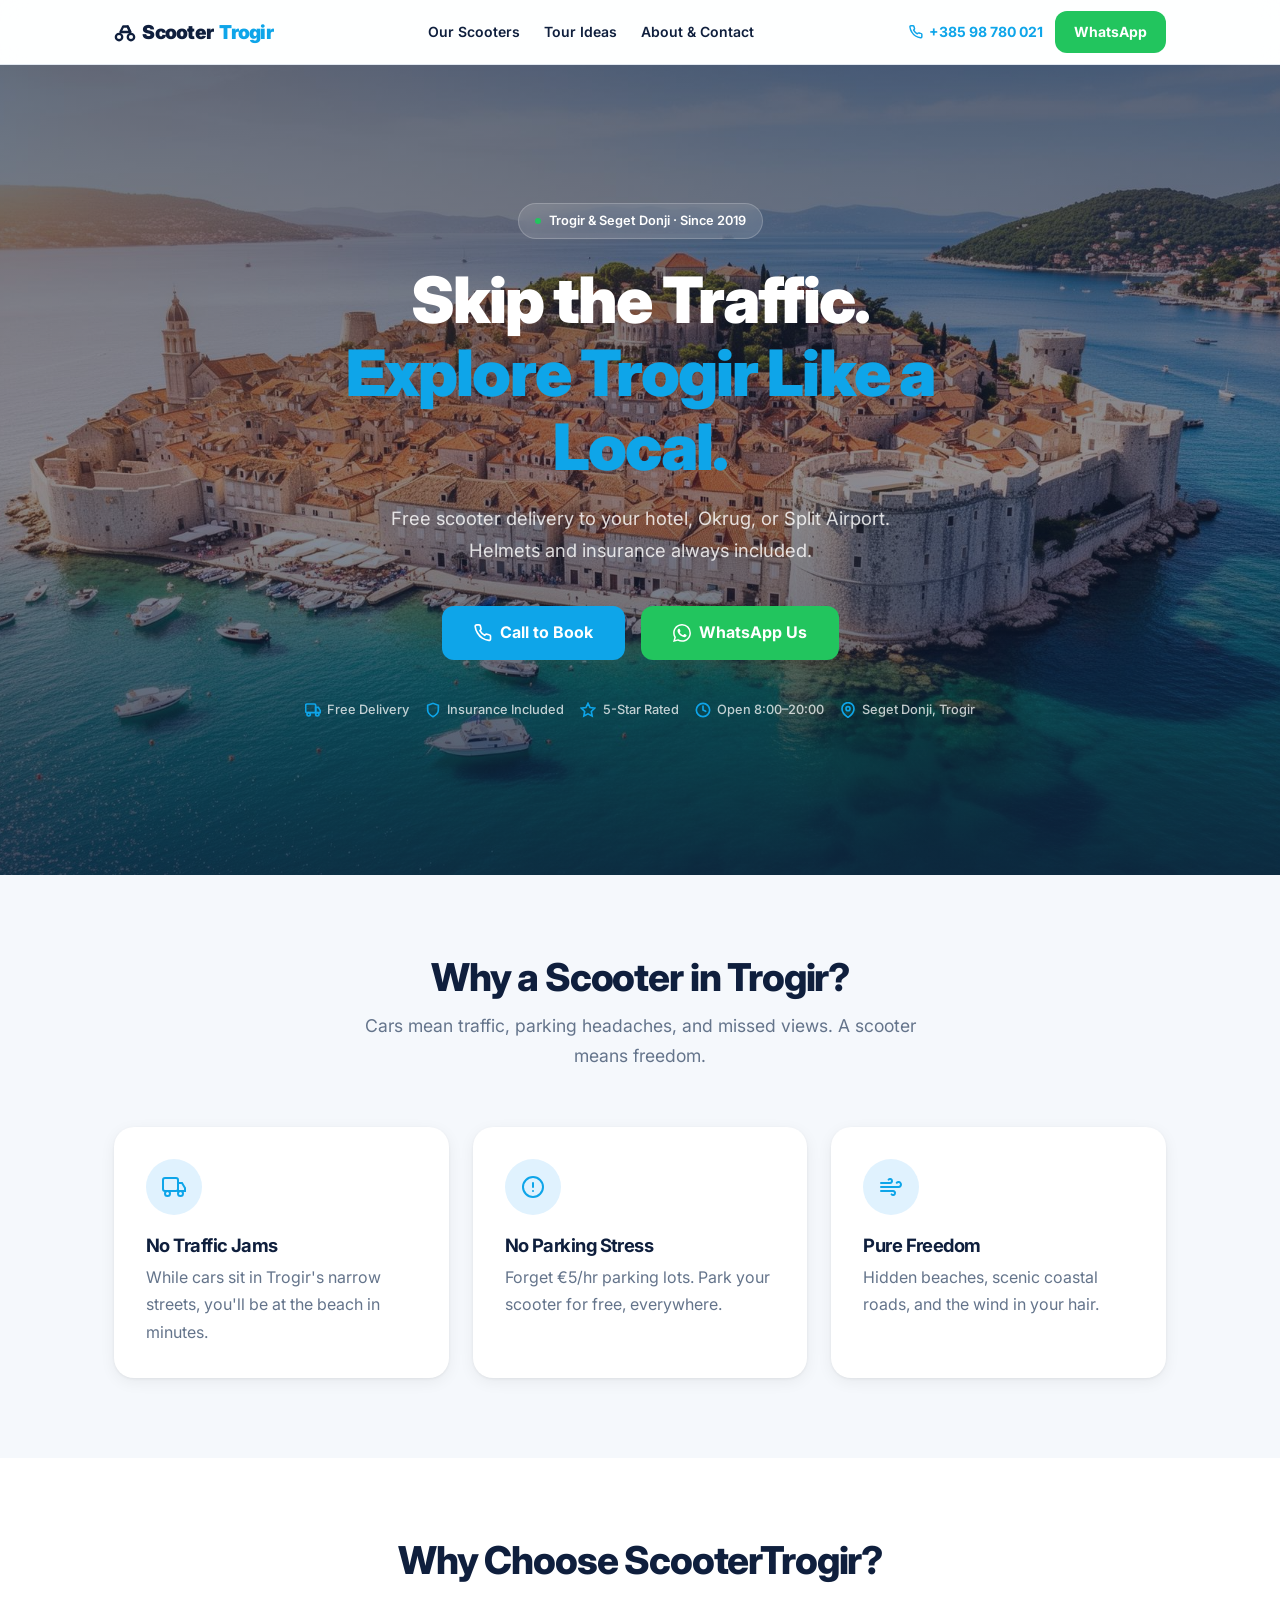
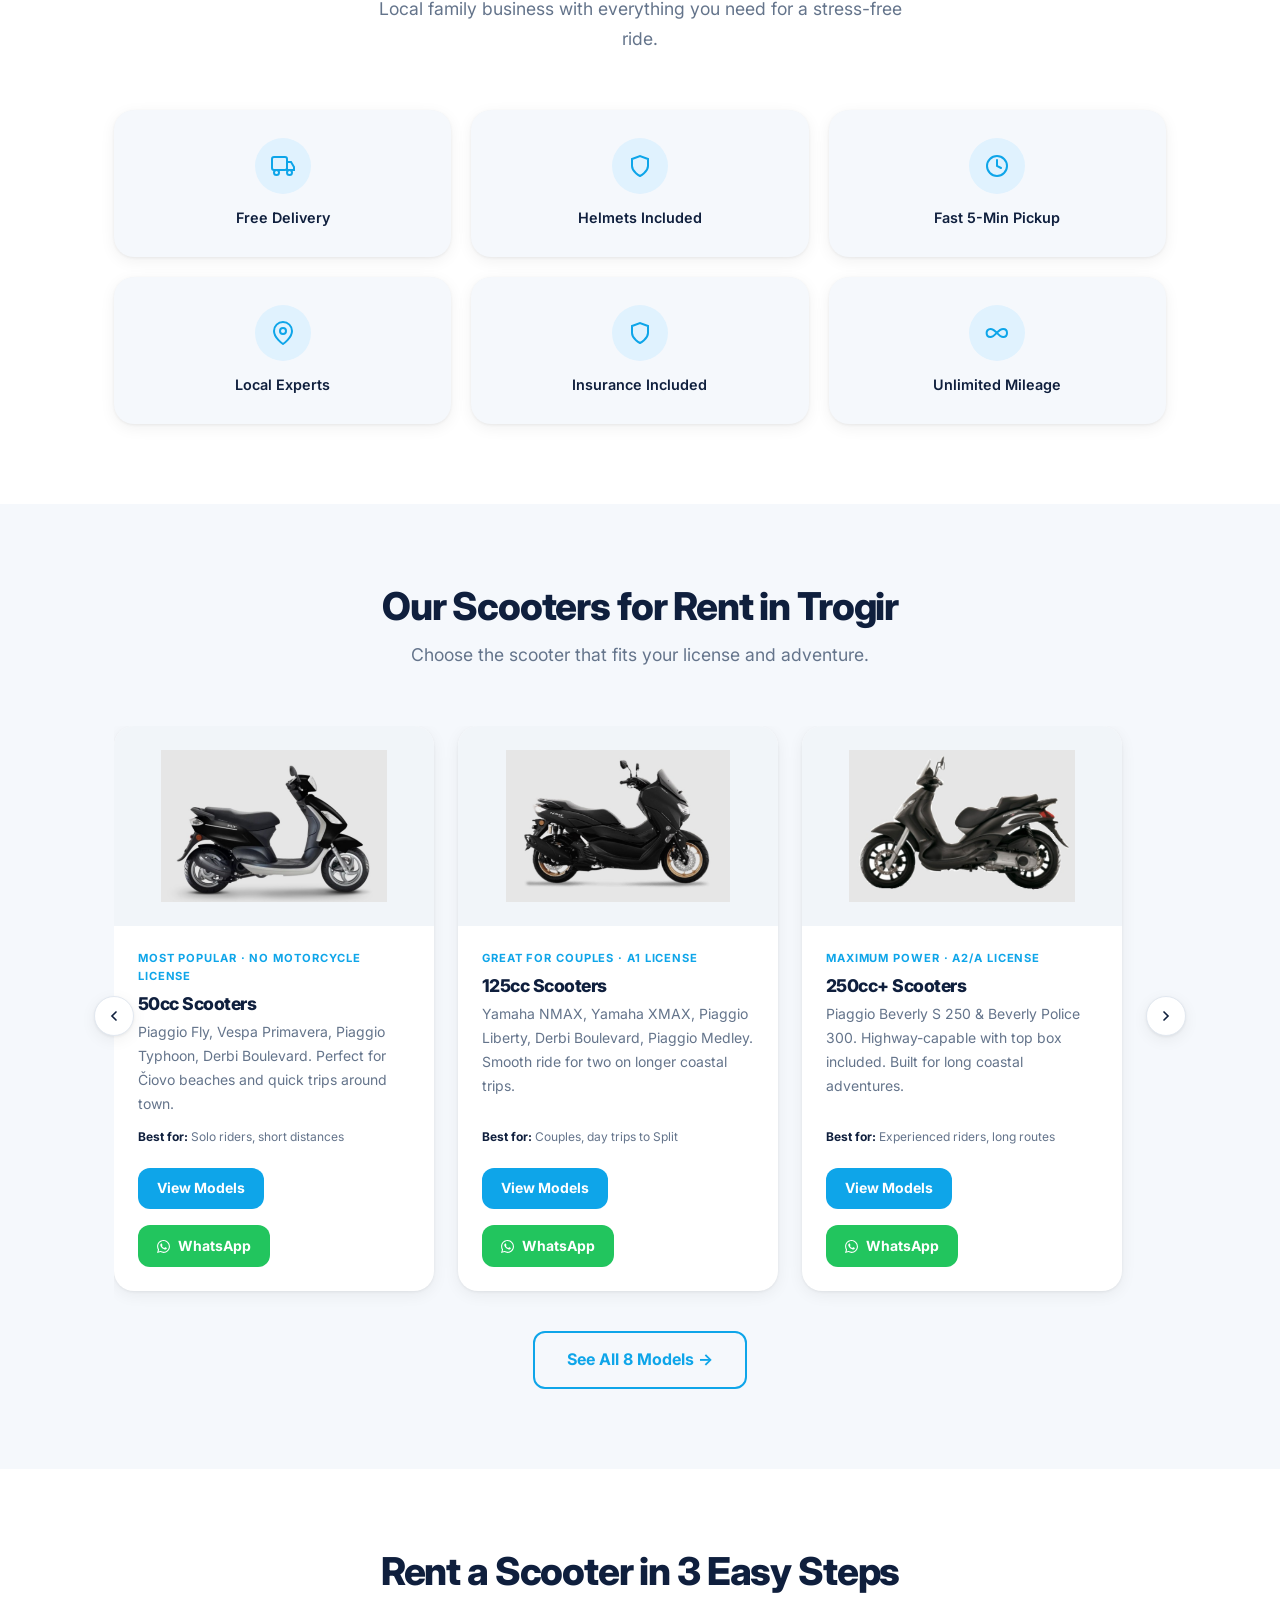
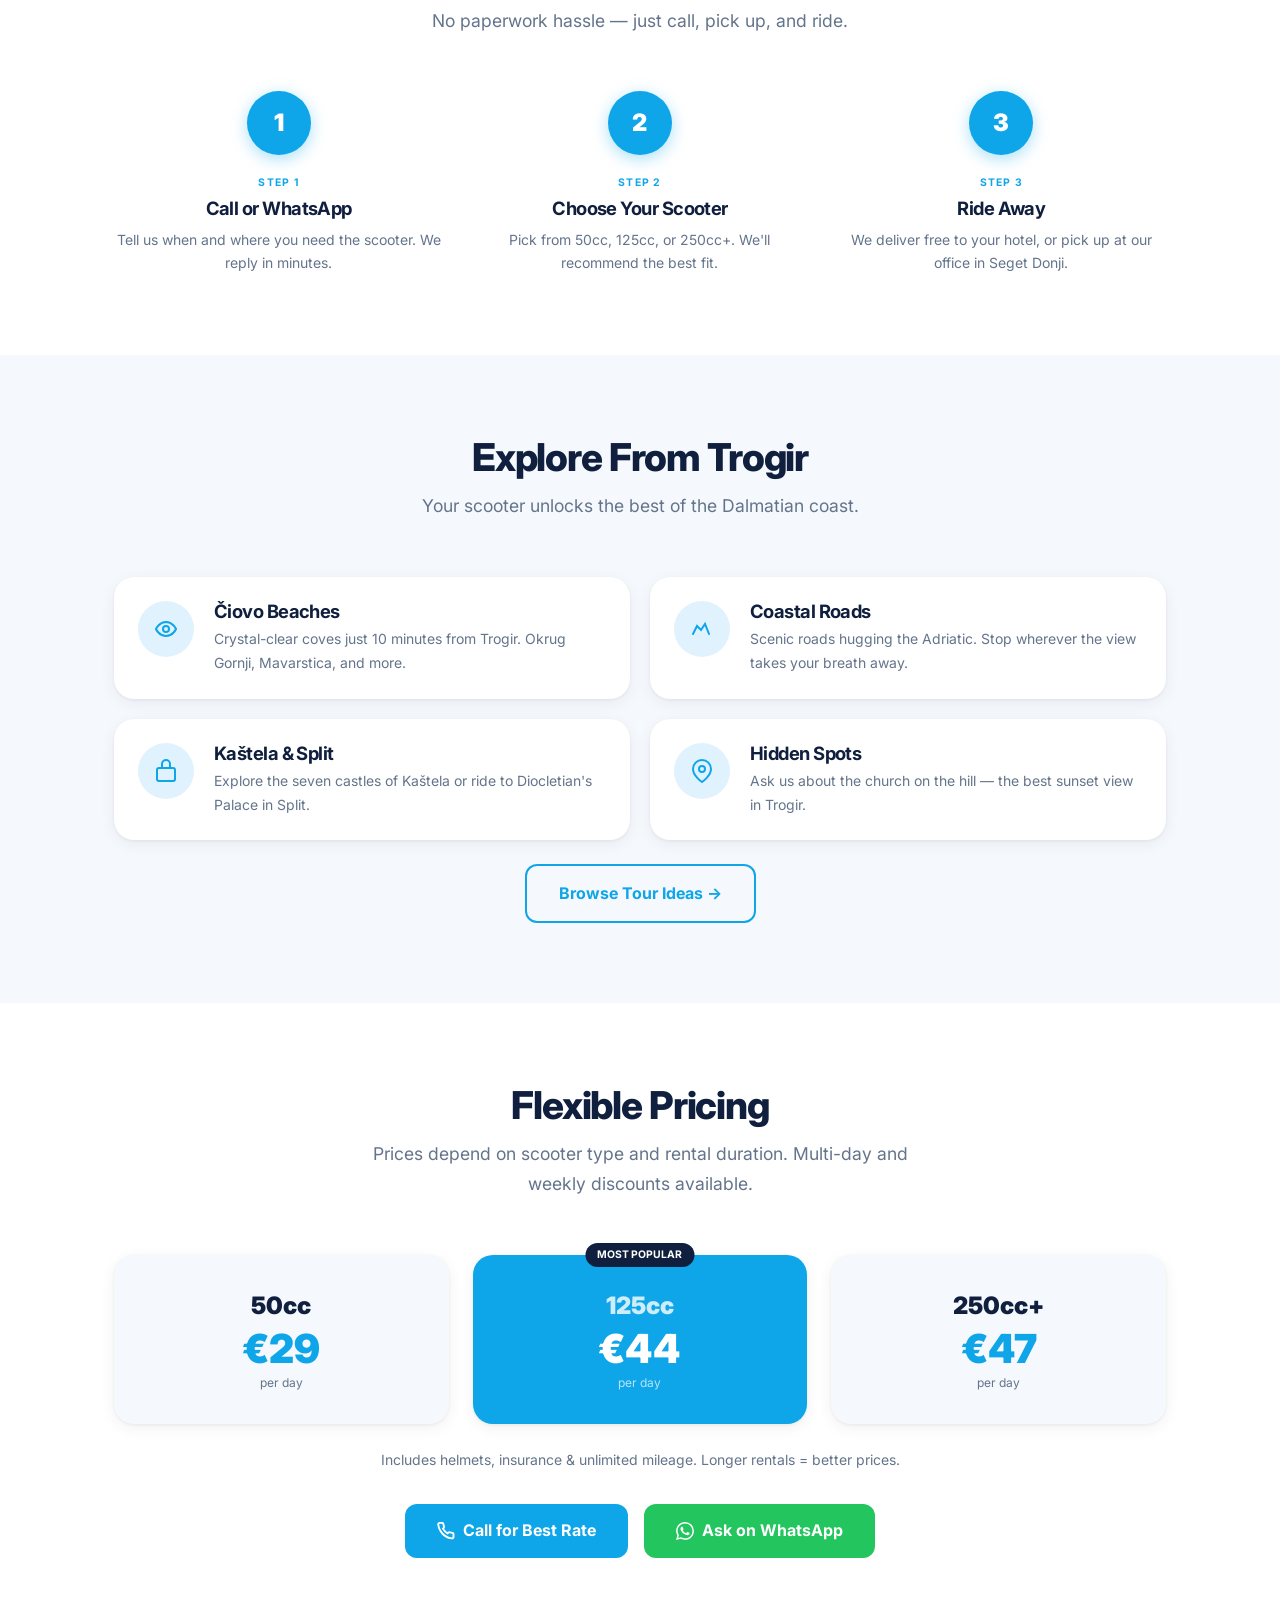
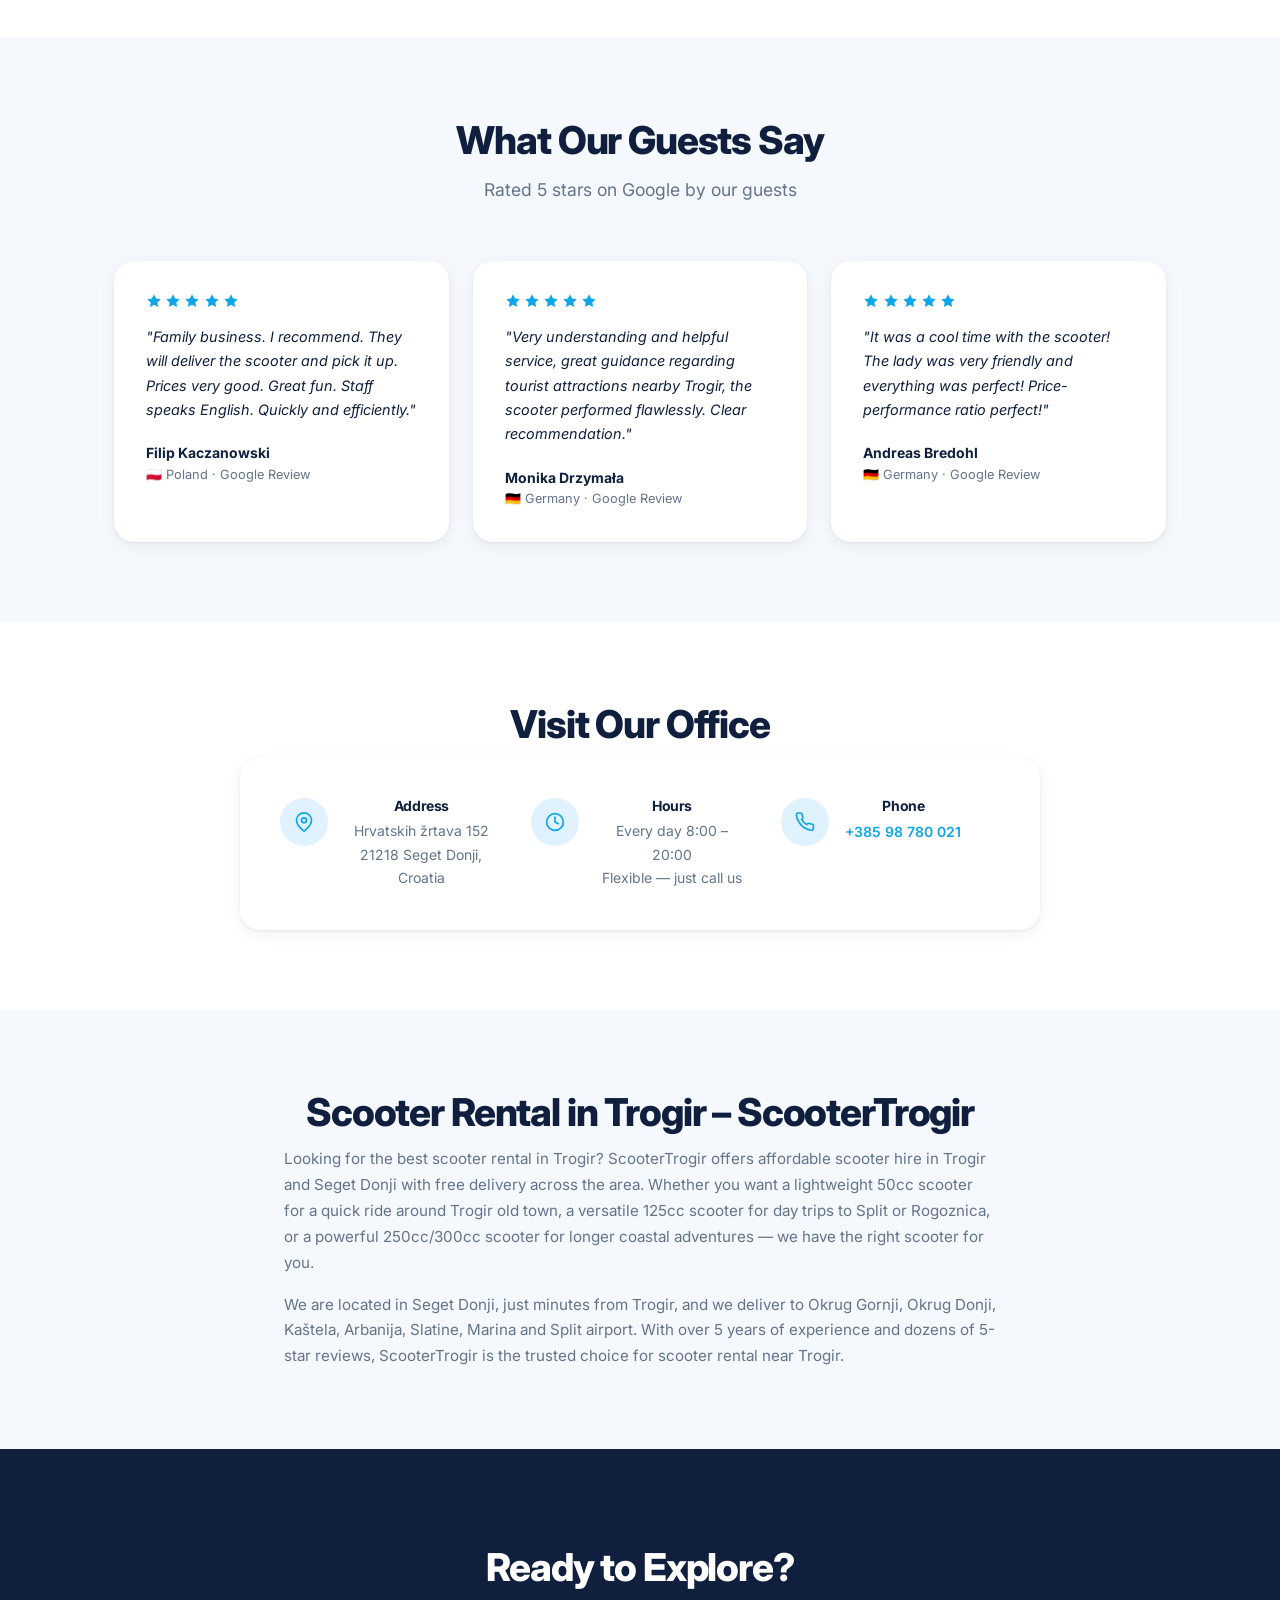
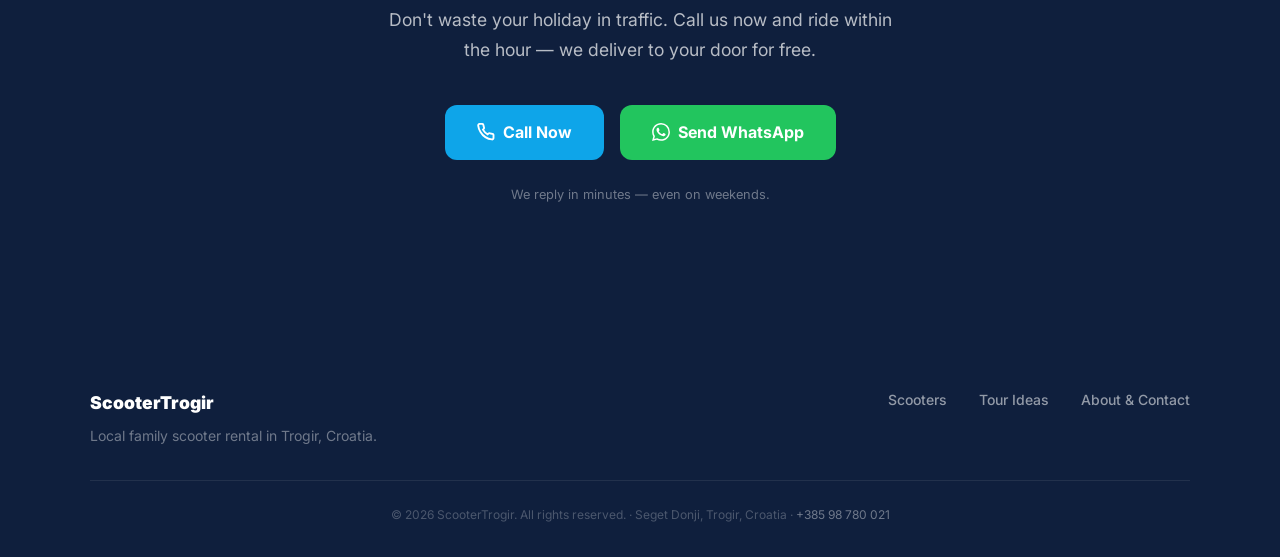
==== index.html @ 795f342c "first commit" ====
<!DOCTYPE html>
<html lang="en">
<head>
  <meta charset="UTF-8" />
  <meta name="viewport" content="width=device-width, initial-scale=1.0" />
  <title>Scooter Rental Trogir – ScooterTrogir | From €29/day | Free Delivery</title>
  <meta name="description" content="Rent a scooter in Trogir from €29/day. Free delivery to Trogir, Okrug, Kaštela & Split Airport. Helmets & insurance included. Call +385 98 780 021." />
  <meta name="keywords" content="scooter rental Trogir, rent scooter Trogir, scooter hire Trogir, moped rental Trogir, scooter Seget Donji, 50cc scooter Trogir, 125cc scooter Trogir" />
  <link rel="canonical" href="https://scooter-trogir.com/" />

  <!-- Open Graph -->
  <meta property="og:type" content="website" />
  <meta property="og:url" content="https://scooter-trogir.com/" />
  <meta property="og:title" content="Scooter Rental Trogir – ScooterTrogir | From €29/day" />
  <meta property="og:description" content="Free delivery to Trogir, Okrug, Kaštela & Split Airport. Helmets & insurance included." />
  <meta property="og:image" content="assets/hero-coastal.jpg" />

  <!-- Schema.org LocalBusiness -->
  <script type="application/ld+json">
  {
    "@context": "https://schema.org",
    "@type": "LocalBusiness",
    "name": "ScooterTrogir",
    "description": "Scooter rental in Trogir and Seget Donji. Free delivery, helmets and insurance included.",
    "url": "https://scooter-trogir.com",
    "telephone": "+38598780021",
    "address": {
      "@type": "PostalAddress",
      "streetAddress": "Seget Donji",
      "addressLocality": "Trogir",
      "addressCountry": "HR"
    },
    "geo": { "@type": "GeoCoordinates", "latitude": 43.5147, "longitude": 16.2064 },
    "openingHours": "Mo-Su 08:00-20:00",
    "priceRange": "€€",
    "aggregateRating": { "@type": "AggregateRating", "ratingValue": "5", "reviewCount": "47" }
  }
  </script>

  <link rel="preconnect" href="https://fonts.googleapis.com" />
  <link rel="preconnect" href="https://fonts.gstatic.com" crossorigin />
  <link href="https://fonts.googleapis.com/css2?family=Inter:wght@400;500;600;700;800;900&display=swap" rel="stylesheet" />
  <link rel="stylesheet" href="css/style.css" />
  <link rel="icon" href="assets/logo.bmp" />
</head>
<body>

<!-- ===== NAVBAR ===== -->
<header>
  <nav class="navbar" role="navigation" aria-label="Main navigation">
    <div class="navbar__inner">
      <a href="index.html" class="navbar__logo" aria-label="ScooterTrogir home">
        <svg width="22" height="22" viewBox="0 0 24 24" fill="none" stroke="currentColor" stroke-width="2.5" stroke-linecap="round" stroke-linejoin="round" aria-hidden="true"><circle cx="5.5" cy="17.5" r="3.5"/><circle cx="18.5" cy="17.5" r="3.5"/><path d="M15 6h-5l-3 6h11l-3-6z"/><path d="M15 6l2 5"/></svg>
        Scooter<span>Trogir</span>
      </a>
      <div class="navbar__links">
        <a href="scooters.html">Our Scooters</a>
        <a href="tours.html">Tour Ideas</a>
        <a href="about.html">About & Contact</a>
      </div>
      <div class="navbar__cta">
        <a href="tel:+38598780021" class="navbar__phone" aria-label="Call us">
          <svg width="14" height="14" viewBox="0 0 24 24" fill="none" stroke="currentColor" stroke-width="2.5" stroke-linecap="round" stroke-linejoin="round" aria-hidden="true"><path d="M22 16.92v3a2 2 0 0 1-2.18 2 19.79 19.79 0 0 1-8.63-3.07A19.5 19.5 0 0 1 4.69 12 19.79 19.79 0 0 1 1.61 3.4 2 2 0 0 1 3.6 1.22h3a2 2 0 0 1 2 1.72c.127.96.361 1.903.7 2.81a2 2 0 0 1-.45 2.11L7.91 8.8a16 16 0 0 0 6.29 6.29l.95-.95a2 2 0 0 1 2.11-.45c.907.339 1.85.573 2.81.7A2 2 0 0 1 22 16.92z"/></svg>
          +385 98 780 021
        </a>
        <a href="https://wa.me/38598780021?text=Hi!%20I'd%20like%20to%20rent%20a%20scooter%20in%20Trogir." target="_blank" rel="noopener noreferrer" class="btn btn-whatsapp btn-sm">WhatsApp</a>
      </div>
      <button class="navbar__hamburger" id="hamburger" aria-label="Toggle menu" aria-expanded="false" aria-controls="mobile-nav">
        <svg viewBox="0 0 24 24" fill="none" stroke="currentColor" stroke-width="2.5" stroke-linecap="round" aria-hidden="true"><line x1="3" y1="6" x2="21" y2="6"/><line x1="3" y1="12" x2="21" y2="12"/><line x1="3" y1="18" x2="21" y2="18"/></svg>
      </button>
    </div>
    <div class="navbar__mobile" id="mobile-nav" role="menu">
      <a href="scooters.html" role="menuitem">🛵 Our Scooters</a>
      <a href="tours.html" role="menuitem">🗺️ Tour Ideas</a>
      <a href="about.html" role="menuitem">ℹ️ About & Contact</a>
      <a href="tel:+38598780021" class="btn btn-primary" role="menuitem"><svg width="15" height="15" viewBox="0 0 24 24" fill="none" stroke="currentColor" stroke-width="2.2" stroke-linecap="round" stroke-linejoin="round"><path d="M22 16.92v3a2 2 0 0 1-2.18 2 19.79 19.79 0 0 1-8.63-3.07A19.5 19.5 0 0 1 4.69 12 19.79 19.79 0 0 1 1.61 3.4 2 2 0 0 1 3.6 1.22h3a2 2 0 0 1 2 1.72 12.84 12.84 0 0 0 .7 2.81 2 2 0 0 1-.45 2.11L7.91 8.8a16 16 0 0 0 6.29 6.29l.95-.95a2 2 0 0 1 2.11-.45 12.84 12.84 0 0 0 2.81.7A2 2 0 0 1 22 16.92z"/></svg> Call +385 98 780 021</a>
      <a href="https://wa.me/38598780021?text=Hi!%20I'd%20like%20to%20rent%20a%20scooter%20in%20Trogir." target="_blank" rel="noopener noreferrer" class="btn btn-whatsapp" role="menuitem"><svg width="15" height="15" viewBox="0 0 24 24" fill="currentColor"><path d="M17.472 14.382c-.297-.149-1.758-.867-2.03-.967-.273-.099-.471-.148-.67.15-.197.297-.767.966-.94 1.164-.173.199-.347.223-.644.075-.297-.15-1.255-.463-2.39-1.475-.883-.788-1.48-1.761-1.653-2.059-.173-.297-.018-.458.13-.606.134-.133.298-.347.446-.52.149-.174.198-.298.298-.497.099-.198.05-.371-.025-.52-.075-.149-.669-1.612-.916-2.207-.242-.579-.487-.5-.669-.51-.173-.008-.371-.01-.57-.01-.198 0-.52.074-.792.372-.272.297-1.04 1.016-1.04 2.479 0 1.462 1.065 2.875 1.213 3.074.149.198 2.096 3.2 5.077 4.487.709.306 1.262.489 1.694.625.712.227 1.36.195 1.871.118.571-.085 1.758-.719 2.006-1.413.248-.694.248-1.289.173-1.413-.074-.124-.272-.198-.57-.347m-5.421 7.403h-.004a9.87 9.87 0 0 1-5.031-1.378l-.361-.214-3.741.982.998-3.648-.235-.374a9.86 9.86 0 0 1-1.51-5.26c.001-5.45 4.436-9.884 9.888-9.884 2.64 0 5.122 1.03 6.988 2.898a9.825 9.825 0 0 1 2.893 6.994c-.003 5.45-4.437 9.884-9.885 9.884m8.413-18.297A11.815 11.815 0 0 0 12.05 0C5.495 0 .16 5.335.157 11.892c0 2.096.547 4.142 1.588 5.945L.057 24l6.305-1.654a11.882 11.882 0 0 0 5.683 1.448h.005c6.554 0 11.89-5.335 11.893-11.893a11.821 11.821 0 0 0-3.48-8.413Z"/></svg> WhatsApp Us</a>
    </div>
  </nav>
</header>

<!-- ===== HERO ===== -->
<main>
<section class="hero" aria-label="Hero">
  <div class="hero__bg">
    <img src="assets/hero-coastal.jpg" alt="Scenic coastal road near Trogir with a scooter overlooking the Adriatic sea" width="1920" height="1080" fetchpriority="high" />
  </div>
  <div class="hero__overlay" aria-hidden="true"></div>
  <div class="hero__content">
    <div class="hero__eyebrow">
      <span aria-hidden="true"></span>
      Trogir &amp; Seget Donji · Since 2019
    </div>
    <h1>Skip the Traffic.<br><em>Explore Trogir Like a Local.</em></h1>
    <p class="hero__sub">Free scooter delivery to your hotel, Okrug, or Split Airport. Helmets and insurance always included.</p>
    <div class="btn-group">
      <a href="tel:+38598780021" class="btn btn-primary"><svg width="18" height="18" viewBox="0 0 24 24" fill="none" stroke="currentColor" stroke-width="2.2" stroke-linecap="round" stroke-linejoin="round"><path d="M22 16.92v3a2 2 0 0 1-2.18 2 19.79 19.79 0 0 1-8.63-3.07A19.5 19.5 0 0 1 4.69 12 19.79 19.79 0 0 1 1.61 3.4 2 2 0 0 1 3.6 1.22h3a2 2 0 0 1 2 1.72 12.84 12.84 0 0 0 .7 2.81 2 2 0 0 1-.45 2.11L7.91 8.8a16 16 0 0 0 6.29 6.29l.95-.95a2 2 0 0 1 2.11-.45 12.84 12.84 0 0 0 2.81.7A2 2 0 0 1 22 16.92z"/></svg>
        Call to Book
      </a>
      <a href="https://wa.me/38598780021?text=Hi!%20I'd%20like%20to%20rent%20a%20scooter%20in%20Trogir." target="_blank" rel="noopener noreferrer" class="btn btn-whatsapp">
        <svg width="18" height="18" viewBox="0 0 24 24" fill="currentColor" aria-hidden="true"><path d="M17.472 14.382c-.297-.149-1.758-.867-2.03-.967-.273-.099-.471-.148-.67.15-.197.297-.767.966-.94 1.164-.173.199-.347.223-.644.075-.297-.15-1.255-.463-2.39-1.475-.883-.788-1.48-1.761-1.653-2.059-.173-.297-.018-.458.13-.606.134-.133.298-.347.446-.52.149-.174.198-.298.298-.497.099-.198.05-.371-.025-.52-.075-.149-.669-1.612-.916-2.207-.242-.579-.487-.5-.669-.51-.173-.008-.371-.01-.57-.01-.198 0-.52.074-.792.372-.272.297-1.04 1.016-1.04 2.479 0 1.462 1.065 2.875 1.213 3.074.149.198 2.096 3.2 5.077 4.487.709.306 1.262.489 1.694.625.712.227 1.36.195 1.871.118.571-.085 1.758-.719 2.006-1.413.248-.694.248-1.289.173-1.413-.074-.124-.272-.198-.57-.347m-5.421 7.403h-.004a9.87 9.87 0 0 1-5.031-1.378l-.361-.214-3.741.982.998-3.648-.235-.374a9.86 9.86 0 0 1-1.51-5.26c.001-5.45 4.436-9.884 9.888-9.884 2.64 0 5.122 1.03 6.988 2.898a9.825 9.825 0 0 1 2.893 6.994c-.003 5.45-4.437 9.884-9.885 9.884m8.413-18.297A11.815 11.815 0 0 0 12.05 0C5.495 0 .16 5.335.157 11.892c0 2.096.547 4.142 1.588 5.945L.057 24l6.305-1.654a11.882 11.882 0 0 0 5.683 1.448h.005c6.554 0 11.89-5.335 11.893-11.893a11.821 11.821 0 0 0-3.48-8.413Z"/></svg>
        WhatsApp Us
      </a>
    </div>
    <div class="hero__trust" aria-label="Key features">
      <div class="hero__trust-item"><svg viewBox="0 0 24 24" fill="none" stroke="currentColor" stroke-width="2.5" stroke-linecap="round" aria-hidden="true"><rect x="1" y="3" width="15" height="13" rx="2"/><path d="M16 8h4l3 5v3h-7V8z"/><circle cx="5.5" cy="18.5" r="2.5"/><circle cx="18.5" cy="18.5" r="2.5"/></svg> Free Delivery</div>
      <div class="hero__trust-item"><svg viewBox="0 0 24 24" fill="none" stroke="currentColor" stroke-width="2.5" stroke-linecap="round" aria-hidden="true"><path d="M12 22s8-4 8-10V5l-8-3-8 3v7c0 6 8 10 8 10z"/></svg> Insurance Included</div>
      <div class="hero__trust-item"><svg viewBox="0 0 24 24" fill="none" stroke="currentColor" stroke-width="2.5" stroke-linecap="round" aria-hidden="true"><polygon points="12 2 15.09 8.26 22 9.27 17 14.14 18.18 21.02 12 17.77 5.82 21.02 7 14.14 2 9.27 8.91 8.26 12 2"/></svg> 5-Star Rated</div>
      <div class="hero__trust-item"><svg viewBox="0 0 24 24" fill="none" stroke="currentColor" stroke-width="2.5" stroke-linecap="round" aria-hidden="true"><circle cx="12" cy="12" r="10"/><polyline points="12 6 12 12 16 14"/></svg> Open 8:00–20:00</div>
      <div class="hero__trust-item"><svg viewBox="0 0 24 24" fill="none" stroke="currentColor" stroke-width="2.5" stroke-linecap="round" aria-hidden="true"><path d="M21 10c0 7-9 13-9 13s-9-6-9-13a9 9 0 0 1 18 0z"/><circle cx="12" cy="10" r="3"/></svg> Seget Donji, Trogir</div>
    </div>
  </div>
</section>

<!-- ===== WHY SCOOTER ===== -->
<section class="section" aria-labelledby="why-scooter-title">
  <div class="container">
    <h2 id="why-scooter-title" class="section-title text-center reveal">Why a Scooter in Trogir?</h2>
    <p class="section-sub text-center reveal reveal-delay-1">Cars mean traffic, parking headaches, and missed views. A scooter means freedom.</p>
    <div class="why-grid">
      <div class="card why-card reveal reveal-delay-1">
        <div class="icon-circle icon-circle--lg">
          <svg viewBox="0 0 24 24" fill="none" stroke="currentColor" stroke-width="2" stroke-linecap="round" aria-hidden="true"><rect x="1" y="3" width="15" height="13" rx="2"/><path d="M16 8h4l3 5v3h-7V8z"/><circle cx="5.5" cy="18.5" r="2.5"/><circle cx="18.5" cy="18.5" r="2.5"/></svg>
        </div>
        <h3>No Traffic Jams</h3>
        <p>While cars sit in Trogir's narrow streets, you'll be at the beach in minutes.</p>
      </div>
      <div class="card why-card reveal reveal-delay-2">
        <div class="icon-circle icon-circle--lg">
          <svg viewBox="0 0 24 24" fill="none" stroke="currentColor" stroke-width="2" stroke-linecap="round" aria-hidden="true"><circle cx="12" cy="12" r="10"/><line x1="12" y1="8" x2="12" y2="12"/><line x1="12" y1="16" x2="12.01" y2="16"/></svg>
        </div>
        <h3>No Parking Stress</h3>
        <p>Forget €5/hr parking lots. Park your scooter for free, everywhere.</p>
      </div>
      <div class="card why-card reveal reveal-delay-3">
        <div class="icon-circle icon-circle--lg">
          <svg viewBox="0 0 24 24" fill="none" stroke="currentColor" stroke-width="2" stroke-linecap="round" aria-hidden="true"><path d="M9.59 4.59A2 2 0 1 1 11 8H2m10.59 11.41A2 2 0 1 0 14 16H2m15.73-8.27A2.5 2.5 0 1 1 19.5 12H2"/></svg>
        </div>
        <h3>Pure Freedom</h3>
        <p>Hidden beaches, scenic coastal roads, and the wind in your hair.</p>
      </div>
    </div>
  </div>
</section>

<!-- ===== WHY US ===== -->
<section class="section section--card" aria-labelledby="why-us-title">
  <div class="container text-center">
    <h2 id="why-us-title" class="section-title reveal">Why Choose ScooterTrogir?</h2>
    <p class="section-sub reveal reveal-delay-1">Local family business with everything you need for a stress-free ride.</p>
    <div class="benefits-grid">
      <div class="benefit-item reveal reveal-delay-1">
        <div class="icon-circle icon-circle--lg">
          <svg viewBox="0 0 24 24" fill="none" stroke="currentColor" stroke-width="2" stroke-linecap="round" aria-hidden="true"><rect x="1" y="3" width="15" height="13" rx="2"/><path d="M16 8h4l3 5v3h-7V8z"/><circle cx="5.5" cy="18.5" r="2.5"/><circle cx="18.5" cy="18.5" r="2.5"/></svg>
        </div>
        <span>Free Delivery</span>
      </div>
      <div class="benefit-item reveal reveal-delay-1">
        <div class="icon-circle icon-circle--lg">
          <svg viewBox="0 0 24 24" fill="none" stroke="currentColor" stroke-width="2" stroke-linecap="round" aria-hidden="true"><path d="M12 22s8-4 8-10V5l-8-3-8 3v7c0 6 8 10 8 10z"/></svg>
        </div>
        <span>Helmets Included</span>
      </div>
      <div class="benefit-item reveal reveal-delay-2">
        <div class="icon-circle icon-circle--lg">
          <svg viewBox="0 0 24 24" fill="none" stroke="currentColor" stroke-width="2" stroke-linecap="round" aria-hidden="true"><circle cx="12" cy="12" r="10"/><polyline points="12 6 12 12 16 14"/></svg>
        </div>
        <span>Fast 5-Min Pickup</span>
      </div>
      <div class="benefit-item reveal reveal-delay-2">
        <div class="icon-circle icon-circle--lg">
          <svg viewBox="0 0 24 24" fill="none" stroke="currentColor" stroke-width="2" stroke-linecap="round" aria-hidden="true"><path d="M21 10c0 7-9 13-9 13s-9-6-9-13a9 9 0 0 1 18 0z"/><circle cx="12" cy="10" r="3"/></svg>
        </div>
        <span>Local Experts</span>
      </div>
      <div class="benefit-item reveal reveal-delay-3">
        <div class="icon-circle icon-circle--lg">
          <svg viewBox="0 0 24 24" fill="none" stroke="currentColor" stroke-width="2" stroke-linecap="round" aria-hidden="true"><path d="M12 22s8-4 8-10V5l-8-3-8 3v7c0 6 8 10 8 10z"/></svg>
        </div>
        <span>Insurance Included</span>
      </div>
      <div class="benefit-item reveal reveal-delay-3">
        <div class="icon-circle icon-circle--lg">
          <svg viewBox="0 0 24 24" fill="none" stroke="currentColor" stroke-width="2" stroke-linecap="round" aria-hidden="true"><path d="M18.178 8c5.096 0 5.096 8 0 8-5.095 0-7.133-8-12.739-8C.344 8 .344 16 5.44 16c5.095 0 7.133-8 12.738-8z"/></svg>
        </div>
        <span>Unlimited Mileage</span>
      </div>
    </div>
  </div>
</section>

<!-- ===== FLEET ===== -->
<section class="section" aria-labelledby="fleet-title">
  <div class="container">
    <h2 id="fleet-title" class="section-title text-center reveal">Our Scooters for Rent in Trogir</h2>
    <p class="section-sub text-center reveal reveal-delay-1">Choose the scooter that fits your license and adventure.</p>
    <div class="fleet-scroll-wrapper">
      <button class="fleet-scroll-btn fleet-scroll-btn--left" id="fleet-left" aria-label="Scroll left">
        <svg viewBox="0 0 24 24" fill="none" stroke="currentColor" stroke-width="2.5" stroke-linecap="round" aria-hidden="true"><polyline points="15 18 9 12 15 6"/></svg>
      </button>
      <div class="fleet-scroll" id="fleet-scroll" role="list">
        <article class="fleet-card" role="listitem">
          <div class="fleet-card__img"><img src="assets/fly.jpg" alt="Piaggio Fly 50cc scooter for rent in Trogir" width="280" height="180" loading="lazy" /></div>
          <div class="fleet-card__body">
            <div class="fleet-card__tag">Most Popular · No Motorcycle License</div>
            <h3 class="fleet-card__name">50cc Scooters</h3>
            <p class="fleet-card__desc">Piaggio Fly, Vespa Primavera, Piaggio Typhoon, Derbi Boulevard. Perfect for Čiovo beaches and quick trips around town.</p>
            <p class="fleet-card__best"><strong>Best for:</strong> Solo riders, short distances</p>
            <div class="btn-group" style="justify-content:flex-start">
              <a href="scooters.html" class="btn btn-primary btn-sm">View Models</a>
              <a href="https://wa.me/38598780021?text=Hi!%20I'd%20like%20to%20rent%20a%2050cc%20scooter." target="_blank" rel="noopener noreferrer" class="btn btn-whatsapp btn-sm"><svg width="13" height="13" viewBox="0 0 24 24" fill="currentColor"><path d="M17.472 14.382c-.297-.149-1.758-.867-2.03-.967-.273-.099-.471-.148-.67.15-.197.297-.767.966-.94 1.164-.173.199-.347.223-.644.075-.297-.15-1.255-.463-2.39-1.475-.883-.788-1.48-1.761-1.653-2.059-.173-.297-.018-.458.13-.606.134-.133.298-.347.446-.52.149-.174.198-.298.298-.497.099-.198.05-.371-.025-.52-.075-.149-.669-1.612-.916-2.207-.242-.579-.487-.5-.669-.51-.173-.008-.371-.01-.57-.01-.198 0-.52.074-.792.372-.272.297-1.04 1.016-1.04 2.479 0 1.462 1.065 2.875 1.213 3.074.149.198 2.096 3.2 5.077 4.487.709.306 1.262.489 1.694.625.712.227 1.36.195 1.871.118.571-.085 1.758-.719 2.006-1.413.248-.694.248-1.289.173-1.413-.074-.124-.272-.198-.57-.347m-5.421 7.403h-.004a9.87 9.87 0 0 1-5.031-1.378l-.361-.214-3.741.982.998-3.648-.235-.374a9.86 9.86 0 0 1-1.51-5.26c.001-5.45 4.436-9.884 9.888-9.884 2.64 0 5.122 1.03 6.988 2.898a9.825 9.825 0 0 1 2.893 6.994c-.003 5.45-4.437 9.884-9.885 9.884m8.413-18.297A11.815 11.815 0 0 0 12.05 0C5.495 0 .16 5.335.157 11.892c0 2.096.547 4.142 1.588 5.945L.057 24l6.305-1.654a11.882 11.882 0 0 0 5.683 1.448h.005c6.554 0 11.89-5.335 11.893-11.893a11.821 11.821 0 0 0-3.48-8.413Z"/></svg> WhatsApp</a>
            </div>
          </div>
        </article>
        <article class="fleet-card" role="listitem">
          <div class="fleet-card__img"><img src="assets/nmax.jpg" alt="Yamaha NMAX 125cc scooter for rent in Trogir" width="280" height="180" loading="lazy" /></div>
          <div class="fleet-card__body">
            <div class="fleet-card__tag">Great for Couples · A1 License</div>
            <h3 class="fleet-card__name">125cc Scooters</h3>
            <p class="fleet-card__desc">Yamaha NMAX, Yamaha XMAX, Piaggio Liberty, Derbi Boulevard, Piaggio Medley. Smooth ride for two on longer coastal trips.</p>
            <p class="fleet-card__best"><strong>Best for:</strong> Couples, day trips to Split</p>
            <div class="btn-group" style="justify-content:flex-start">
              <a href="scooters.html" class="btn btn-primary btn-sm">View Models</a>
              <a href="https://wa.me/38598780021?text=Hi!%20I'd%20like%20to%20rent%20a%20125cc%20scooter." target="_blank" rel="noopener noreferrer" class="btn btn-whatsapp btn-sm"><svg width="13" height="13" viewBox="0 0 24 24" fill="currentColor"><path d="M17.472 14.382c-.297-.149-1.758-.867-2.03-.967-.273-.099-.471-.148-.67.15-.197.297-.767.966-.94 1.164-.173.199-.347.223-.644.075-.297-.15-1.255-.463-2.39-1.475-.883-.788-1.48-1.761-1.653-2.059-.173-.297-.018-.458.13-.606.134-.133.298-.347.446-.52.149-.174.198-.298.298-.497.099-.198.05-.371-.025-.52-.075-.149-.669-1.612-.916-2.207-.242-.579-.487-.5-.669-.51-.173-.008-.371-.01-.57-.01-.198 0-.52.074-.792.372-.272.297-1.04 1.016-1.04 2.479 0 1.462 1.065 2.875 1.213 3.074.149.198 2.096 3.2 5.077 4.487.709.306 1.262.489 1.694.625.712.227 1.36.195 1.871.118.571-.085 1.758-.719 2.006-1.413.248-.694.248-1.289.173-1.413-.074-.124-.272-.198-.57-.347m-5.421 7.403h-.004a9.87 9.87 0 0 1-5.031-1.378l-.361-.214-3.741.982.998-3.648-.235-.374a9.86 9.86 0 0 1-1.51-5.26c.001-5.45 4.436-9.884 9.888-9.884 2.64 0 5.122 1.03 6.988 2.898a9.825 9.825 0 0 1 2.893 6.994c-.003 5.45-4.437 9.884-9.885 9.884m8.413-18.297A11.815 11.815 0 0 0 12.05 0C5.495 0 .16 5.335.157 11.892c0 2.096.547 4.142 1.588 5.945L.057 24l6.305-1.654a11.882 11.882 0 0 0 5.683 1.448h.005c6.554 0 11.89-5.335 11.893-11.893a11.821 11.821 0 0 0-3.48-8.413Z"/></svg> WhatsApp</a>
            </div>
          </div>
        </article>
        <article class="fleet-card" role="listitem">
          <div class="fleet-card__img"><img src="assets/beverly250.jpg" alt="Piaggio Beverly 250cc scooter for rent in Trogir" width="280" height="180" loading="lazy" /></div>
          <div class="fleet-card__body">
            <div class="fleet-card__tag">Maximum Power · A2/A License</div>
            <h3 class="fleet-card__name">250cc+ Scooters</h3>
            <p class="fleet-card__desc">Piaggio Beverly S 250 & Beverly Police 300. Highway-capable with top box included. Built for long coastal adventures.</p>
            <p class="fleet-card__best"><strong>Best for:</strong> Experienced riders, long routes</p>
            <div class="btn-group" style="justify-content:flex-start">
              <a href="scooters.html" class="btn btn-primary btn-sm">View Models</a>
              <a href="https://wa.me/38598780021?text=Hi!%20I'd%20like%20to%20rent%20a%20250cc%20scooter." target="_blank" rel="noopener noreferrer" class="btn btn-whatsapp btn-sm"><svg width="13" height="13" viewBox="0 0 24 24" fill="currentColor"><path d="M17.472 14.382c-.297-.149-1.758-.867-2.03-.967-.273-.099-.471-.148-.67.15-.197.297-.767.966-.94 1.164-.173.199-.347.223-.644.075-.297-.15-1.255-.463-2.39-1.475-.883-.788-1.48-1.761-1.653-2.059-.173-.297-.018-.458.13-.606.134-.133.298-.347.446-.52.149-.174.198-.298.298-.497.099-.198.05-.371-.025-.52-.075-.149-.669-1.612-.916-2.207-.242-.579-.487-.5-.669-.51-.173-.008-.371-.01-.57-.01-.198 0-.52.074-.792.372-.272.297-1.04 1.016-1.04 2.479 0 1.462 1.065 2.875 1.213 3.074.149.198 2.096 3.2 5.077 4.487.709.306 1.262.489 1.694.625.712.227 1.36.195 1.871.118.571-.085 1.758-.719 2.006-1.413.248-.694.248-1.289.173-1.413-.074-.124-.272-.198-.57-.347m-5.421 7.403h-.004a9.87 9.87 0 0 1-5.031-1.378l-.361-.214-3.741.982.998-3.648-.235-.374a9.86 9.86 0 0 1-1.51-5.26c.001-5.45 4.436-9.884 9.888-9.884 2.64 0 5.122 1.03 6.988 2.898a9.825 9.825 0 0 1 2.893 6.994c-.003 5.45-4.437 9.884-9.885 9.884m8.413-18.297A11.815 11.815 0 0 0 12.05 0C5.495 0 .16 5.335.157 11.892c0 2.096.547 4.142 1.588 5.945L.057 24l6.305-1.654a11.882 11.882 0 0 0 5.683 1.448h.005c6.554 0 11.89-5.335 11.893-11.893a11.821 11.821 0 0 0-3.48-8.413Z"/></svg> WhatsApp</a>
            </div>
          </div>
        </article>
      </div>
      <button class="fleet-scroll-btn fleet-scroll-btn--right" id="fleet-right" aria-label="Scroll right">
        <svg viewBox="0 0 24 24" fill="none" stroke="currentColor" stroke-width="2.5" stroke-linecap="round" aria-hidden="true"><polyline points="9 18 15 12 9 6"/></svg>
      </button>
    </div>
    <div class="text-center mt-3">
      <a href="scooters.html" class="btn btn-outline">See All 8 Models →</a>
    </div>
  </div>
</section>

<!-- ===== HOW IT WORKS ===== -->
<section class="section section--card" aria-labelledby="how-title">
  <div class="container text-center">
    <h2 id="how-title" class="section-title reveal">Rent a Scooter in 3 Easy Steps</h2>
    <p class="section-sub reveal reveal-delay-1">No paperwork hassle — just call, pick up, and ride.</p>
    <div class="steps-grid">
      <div class="step reveal reveal-delay-1">
        <div class="step__num" aria-hidden="true">1</div>
        <div class="step__label">Step 1</div>
        <h3>Call or WhatsApp</h3>
        <p>Tell us when and where you need the scooter. We reply in minutes.</p>
      </div>
      <div class="step reveal reveal-delay-2">
        <div class="step__num" aria-hidden="true">2</div>
        <div class="step__label">Step 2</div>
        <h3>Choose Your Scooter</h3>
        <p>Pick from 50cc, 125cc, or 250cc+. We'll recommend the best fit.</p>
      </div>
      <div class="step reveal reveal-delay-3">
        <div class="step__num" aria-hidden="true">3</div>
        <div class="step__label">Step 3</div>
        <h3>Ride Away</h3>
        <p>We deliver free to your hotel, or pick up at our office in Seget Donji.</p>
      </div>
    </div>
  </div>
</section>

<!-- ===== EXPLORE ===== -->
<section class="section" aria-labelledby="explore-title">
  <div class="container">
    <h2 id="explore-title" class="section-title text-center reveal">Explore From Trogir</h2>
    <p class="section-sub text-center reveal reveal-delay-1">Your scooter unlocks the best of the Dalmatian coast.</p>
    <div class="explore-grid">
      <div class="card explore-card reveal reveal-delay-1">
        <div class="icon-circle icon-circle--lg">
          <svg viewBox="0 0 24 24" fill="none" stroke="currentColor" stroke-width="2" stroke-linecap="round" aria-hidden="true"><path d="M2 12s3-7 10-7 10 7 10 7-3 7-10 7-10-7-10-7z"/><circle cx="12" cy="12" r="3"/></svg>
        </div>
        <div>
          <h3>Čiovo Beaches</h3>
          <p>Crystal-clear coves just 10 minutes from Trogir. Okrug Gornji, Mavarstica, and more.</p>
        </div>
      </div>
      <div class="card explore-card reveal reveal-delay-2">
        <div class="icon-circle icon-circle--lg">
          <svg viewBox="0 0 24 24" fill="none" stroke="currentColor" stroke-width="2" stroke-linecap="round" aria-hidden="true"><path d="M3 17l4-8 4 4 4-6 4 10"/></svg>
        </div>
        <div>
          <h3>Coastal Roads</h3>
          <p>Scenic roads hugging the Adriatic. Stop wherever the view takes your breath away.</p>
        </div>
      </div>
      <div class="card explore-card reveal reveal-delay-1">
        <div class="icon-circle icon-circle--lg">
          <svg viewBox="0 0 24 24" fill="none" stroke="currentColor" stroke-width="2" stroke-linecap="round" aria-hidden="true"><rect x="3" y="9" width="18" height="13" rx="2"/><path d="M8 9V5a4 4 0 0 1 8 0v4"/></svg>
        </div>
        <div>
          <h3>Kaštela &amp; Split</h3>
          <p>Explore the seven castles of Kaštela or ride to Diocletian's Palace in Split.</p>
        </div>
      </div>
      <div class="card explore-card reveal reveal-delay-2">
        <div class="icon-circle icon-circle--lg">
          <svg viewBox="0 0 24 24" fill="none" stroke="currentColor" stroke-width="2" stroke-linecap="round" aria-hidden="true"><path d="M21 10c0 7-9 13-9 13s-9-6-9-13a9 9 0 0 1 18 0z"/><circle cx="12" cy="10" r="3"/></svg>
        </div>
        <div>
          <h3>Hidden Spots</h3>
          <p>Ask us about the church on the hill — the best sunset view in Trogir.</p>
        </div>
      </div>
    </div>
    <div class="text-center mt-3">
      <a href="tours.html" class="btn btn-outline">Browse Tour Ideas →</a>
    </div>
  </div>
</section>

<!-- ===== PRICING ===== -->
<section class="section section--card" aria-labelledby="pricing-title">
  <div class="container text-center">
    <h2 id="pricing-title" class="section-title reveal">Flexible Pricing</h2>
    <p class="section-sub reveal reveal-delay-1">Prices depend on scooter type and rental duration. Multi-day and weekly discounts available.</p>
    <div class="pricing-grid reveal reveal-delay-2">
      <div class="price-card">
        <div class="price-card__cc">50cc</div>
        <div class="price-card__price">€29</div>
        <div class="price-card__from">per day</div>
      </div>
      <div class="price-card price-card--featured">
        <div class="price-card__badge">Most Popular</div>
        <div class="price-card__cc">125cc</div>
        <div class="price-card__price">€44</div>
        <div class="price-card__from">per day</div>
      </div>
      <div class="price-card">
        <div class="price-card__cc">250cc+</div>
        <div class="price-card__price">€47</div>
        <div class="price-card__from">per day</div>
      </div>
    </div>
    <p class="pricing-note reveal">Includes helmets, insurance &amp; unlimited mileage. Longer rentals = better prices.</p>
    <div class="btn-group reveal reveal-delay-1">
      <a href="tel:+38598780021" class="btn btn-primary">
        <svg width="18" height="18" viewBox="0 0 24 24" fill="none" stroke="currentColor" stroke-width="2.5" stroke-linecap="round" aria-hidden="true"><path d="M22 16.92v3a2 2 0 0 1-2.18 2 19.79 19.79 0 0 1-8.63-3.07A19.5 19.5 0 0 1 4.69 12 19.79 19.79 0 0 1 1.61 3.4 2 2 0 0 1 3.6 1.22h3a2 2 0 0 1 2 1.72c.127.96.361 1.903.7 2.81a2 2 0 0 1-.45 2.11L7.91 8.8a16 16 0 0 0 6.29 6.29l.95-.95a2 2 0 0 1 2.11-.45c.907.339 1.85.573 2.81.7A2 2 0 0 1 22 16.92z"/></svg>
        Call for Best Rate
      </a>
      <a href="https://wa.me/38598780021?text=Hi!%20What%20are%20your%20prices%20for%20scooter%20rental?" target="_blank" rel="noopener noreferrer" class="btn btn-whatsapp">
        <svg width="18" height="18" viewBox="0 0 24 24" fill="currentColor" aria-hidden="true"><path d="M17.472 14.382c-.297-.149-1.758-.867-2.03-.967-.273-.099-.471-.148-.67.15-.197.297-.767.966-.94 1.164-.173.199-.347.223-.644.075-.297-.15-1.255-.463-2.39-1.475-.883-.788-1.48-1.761-1.653-2.059-.173-.297-.018-.458.13-.606.134-.133.298-.347.446-.52.149-.174.198-.298.298-.497.099-.198.05-.371-.025-.52-.075-.149-.669-1.612-.916-2.207-.242-.579-.487-.5-.669-.51-.173-.008-.371-.01-.57-.01-.198 0-.52.074-.792.372-.272.297-1.04 1.016-1.04 2.479 0 1.462 1.065 2.875 1.213 3.074.149.198 2.096 3.2 5.077 4.487.709.306 1.262.489 1.694.625.712.227 1.36.195 1.871.118.571-.085 1.758-.719 2.006-1.413.248-.694.248-1.289.173-1.413-.074-.124-.272-.198-.57-.347m-5.421 7.403h-.004a9.87 9.87 0 0 1-5.031-1.378l-.361-.214-3.741.982.998-3.648-.235-.374a9.86 9.86 0 0 1-1.51-5.26c.001-5.45 4.436-9.884 9.888-9.884 2.64 0 5.122 1.03 6.988 2.898a9.825 9.825 0 0 1 2.893 6.994c-.003 5.45-4.437 9.884-9.885 9.884m8.413-18.297A11.815 11.815 0 0 0 12.05 0C5.495 0 .16 5.335.157 11.892c0 2.096.547 4.142 1.588 5.945L.057 24l6.305-1.654a11.882 11.882 0 0 0 5.683 1.448h.005c6.554 0 11.89-5.335 11.893-11.893a11.821 11.821 0 0 0-3.48-8.413Z"/></svg>
        Ask on WhatsApp
      </a>
    </div>
  </div>
</section>

<!-- ===== REVIEWS ===== -->
<section class="section" aria-labelledby="reviews-title">
  <div class="container">
    <h2 id="reviews-title" class="section-title text-center reveal">What Our Guests Say</h2>
    <p class="section-sub text-center reveal reveal-delay-1">Rated 5 stars on Google by our guests</p>
    <div class="reviews-grid">
      <div class="card review-card reveal reveal-delay-1">
        <div class="stars" aria-label="5 out of 5 stars">
          <svg viewBox="0 0 24 24" aria-hidden="true"><polygon points="12 2 15.09 8.26 22 9.27 17 14.14 18.18 21.02 12 17.77 5.82 21.02 7 14.14 2 9.27 8.91 8.26 12 2"/></svg>
          <svg viewBox="0 0 24 24" aria-hidden="true"><polygon points="12 2 15.09 8.26 22 9.27 17 14.14 18.18 21.02 12 17.77 5.82 21.02 7 14.14 2 9.27 8.91 8.26 12 2"/></svg>
          <svg viewBox="0 0 24 24" aria-hidden="true"><polygon points="12 2 15.09 8.26 22 9.27 17 14.14 18.18 21.02 12 17.77 5.82 21.02 7 14.14 2 9.27 8.91 8.26 12 2"/></svg>
          <svg viewBox="0 0 24 24" aria-hidden="true"><polygon points="12 2 15.09 8.26 22 9.27 17 14.14 18.18 21.02 12 17.77 5.82 21.02 7 14.14 2 9.27 8.91 8.26 12 2"/></svg>
          <svg viewBox="0 0 24 24" aria-hidden="true"><polygon points="12 2 15.09 8.26 22 9.27 17 14.14 18.18 21.02 12 17.77 5.82 21.02 7 14.14 2 9.27 8.91 8.26 12 2"/></svg>
        </div>
        <p class="review-text">"Family business. I recommend. They will deliver the scooter and pick it up. Prices very good. Great fun. Staff speaks English. Quickly and efficiently."</p>
        <div class="review-author">Filip Kaczanowski</div>
        <div class="review-country">🇵🇱 Poland · Google Review</div>
      </div>
      <div class="card review-card reveal reveal-delay-2">
        <div class="stars" aria-label="5 out of 5 stars">
          <svg viewBox="0 0 24 24" aria-hidden="true"><polygon points="12 2 15.09 8.26 22 9.27 17 14.14 18.18 21.02 12 17.77 5.82 21.02 7 14.14 2 9.27 8.91 8.26 12 2"/></svg>
          <svg viewBox="0 0 24 24" aria-hidden="true"><polygon points="12 2 15.09 8.26 22 9.27 17 14.14 18.18 21.02 12 17.77 5.82 21.02 7 14.14 2 9.27 8.91 8.26 12 2"/></svg>
          <svg viewBox="0 0 24 24" aria-hidden="true"><polygon points="12 2 15.09 8.26 22 9.27 17 14.14 18.18 21.02 12 17.77 5.82 21.02 7 14.14 2 9.27 8.91 8.26 12 2"/></svg>
          <svg viewBox="0 0 24 24" aria-hidden="true"><polygon points="12 2 15.09 8.26 22 9.27 17 14.14 18.18 21.02 12 17.77 5.82 21.02 7 14.14 2 9.27 8.91 8.26 12 2"/></svg>
          <svg viewBox="0 0 24 24" aria-hidden="true"><polygon points="12 2 15.09 8.26 22 9.27 17 14.14 18.18 21.02 12 17.77 5.82 21.02 7 14.14 2 9.27 8.91 8.26 12 2"/></svg>
        </div>
        <p class="review-text">"Very understanding and helpful service, great guidance regarding tourist attractions nearby Trogir, the scooter performed flawlessly. Clear recommendation."</p>
        <div class="review-author">Monika Drzymała</div>
        <div class="review-country">🇩🇪 Germany · Google Review</div>
      </div>
      <div class="card review-card reveal reveal-delay-3">
        <div class="stars" aria-label="5 out of 5 stars">
          <svg viewBox="0 0 24 24" aria-hidden="true"><polygon points="12 2 15.09 8.26 22 9.27 17 14.14 18.18 21.02 12 17.77 5.82 21.02 7 14.14 2 9.27 8.91 8.26 12 2"/></svg>
          <svg viewBox="0 0 24 24" aria-hidden="true"><polygon points="12 2 15.09 8.26 22 9.27 17 14.14 18.18 21.02 12 17.77 5.82 21.02 7 14.14 2 9.27 8.91 8.26 12 2"/></svg>
          <svg viewBox="0 0 24 24" aria-hidden="true"><polygon points="12 2 15.09 8.26 22 9.27 17 14.14 18.18 21.02 12 17.77 5.82 21.02 7 14.14 2 9.27 8.91 8.26 12 2"/></svg>
          <svg viewBox="0 0 24 24" aria-hidden="true"><polygon points="12 2 15.09 8.26 22 9.27 17 14.14 18.18 21.02 12 17.77 5.82 21.02 7 14.14 2 9.27 8.91 8.26 12 2"/></svg>
          <svg viewBox="0 0 24 24" aria-hidden="true"><polygon points="12 2 15.09 8.26 22 9.27 17 14.14 18.18 21.02 12 17.77 5.82 21.02 7 14.14 2 9.27 8.91 8.26 12 2"/></svg>
        </div>
        <p class="review-text">"It was a cool time with the scooter! The lady was very friendly and everything was perfect! Price-performance ratio perfect!"</p>
        <div class="review-author">Andreas Bredohl</div>
        <div class="review-country">🇩🇪 Germany · Google Review</div>
      </div>
    </div>
  </div>
</section>

<!-- ===== OFFICE ===== -->
<section class="section section--card" aria-labelledby="office-title">
  <div class="container text-center">
    <h2 id="office-title" class="section-title reveal">Visit Our Office</h2>
    <div class="card" style="padding:2.5rem; max-width:800px; margin:0 auto;">
      <div class="office-grid">
        <div class="office-item reveal reveal-delay-1">
          <div class="icon-circle">
            <svg viewBox="0 0 24 24" fill="none" stroke="currentColor" stroke-width="2" stroke-linecap="round" aria-hidden="true"><path d="M21 10c0 7-9 13-9 13s-9-6-9-13a9 9 0 0 1 18 0z"/><circle cx="12" cy="10" r="3"/></svg>
          </div>
          <div>
            <h4>Address</h4>
            <p>Hrvatskih žrtava 152<br>21218 Seget Donji, Croatia</p>
          </div>
        </div>
        <div class="office-item reveal reveal-delay-2">
          <div class="icon-circle">
            <svg viewBox="0 0 24 24" fill="none" stroke="currentColor" stroke-width="2" stroke-linecap="round" aria-hidden="true"><circle cx="12" cy="12" r="10"/><polyline points="12 6 12 12 16 14"/></svg>
          </div>
          <div>
            <h4>Hours</h4>
            <p>Every day 8:00 – 20:00<br>Flexible — just call us</p>
          </div>
        </div>
        <div class="office-item reveal reveal-delay-3">
          <div class="icon-circle">
            <svg viewBox="0 0 24 24" fill="none" stroke="currentColor" stroke-width="2" stroke-linecap="round" aria-hidden="true"><path d="M22 16.92v3a2 2 0 0 1-2.18 2 19.79 19.79 0 0 1-8.63-3.07A19.5 19.5 0 0 1 4.69 12 19.79 19.79 0 0 1 1.61 3.4 2 2 0 0 1 3.6 1.22h3a2 2 0 0 1 2 1.72c.127.96.361 1.903.7 2.81a2 2 0 0 1-.45 2.11L7.91 8.8a16 16 0 0 0 6.29 6.29l.95-.95a2 2 0 0 1 2.11-.45c.907.339 1.85.573 2.81.7A2 2 0 0 1 22 16.92z"/></svg>
          </div>
          <div>
            <h4>Phone</h4>
            <a href="tel:+38598780021">+385 98 780 021</a>
          </div>
        </div>
      </div>
    </div>
  </div>
</section>

<!-- ===== SEO TEXT ===== -->
<section class="section" aria-label="About ScooterTrogir">
  <div class="container" style="max-width:760px">
    <h2 class="section-title text-center reveal">Scooter Rental in Trogir – ScooterTrogir</h2>
    <div style="color:var(--muted); line-height:1.8; font-size:0.95rem;" class="reveal reveal-delay-1">
      <p style="margin-bottom:1rem;">Looking for the best scooter rental in Trogir? ScooterTrogir offers affordable scooter hire in Trogir and Seget Donji with free delivery across the area. Whether you want a lightweight 50cc scooter for a quick ride around Trogir old town, a versatile 125cc scooter for day trips to Split or Rogoznica, or a powerful 250cc/300cc scooter for longer coastal adventures — we have the right scooter for you.</p>
      <p>We are located in Seget Donji, just minutes from Trogir, and we deliver to Okrug Gornji, Okrug Donji, Kaštela, Arbanija, Slatine, Marina and Split airport. With over 5 years of experience and dozens of 5-star reviews, ScooterTrogir is the trusted choice for scooter rental near Trogir.</p>
    </div>
  </div>
</section>

<!-- ===== FINAL CTA ===== -->
<section class="section--dark final-cta" aria-label="Book your scooter">
  <div class="container">
    <h2 class="reveal">Ready to Explore?</h2>
    <p class="reveal reveal-delay-1">Don't waste your holiday in traffic. Call us now and ride within the hour — we deliver to your door for free.</p>
    <div class="btn-group reveal reveal-delay-2">
      <a href="tel:+38598780021" class="btn btn-primary">
        <svg width="18" height="18" viewBox="0 0 24 24" fill="none" stroke="currentColor" stroke-width="2.5" stroke-linecap="round" aria-hidden="true"><path d="M22 16.92v3a2 2 0 0 1-2.18 2 19.79 19.79 0 0 1-8.63-3.07A19.5 19.5 0 0 1 4.69 12 19.79 19.79 0 0 1 1.61 3.4 2 2 0 0 1 3.6 1.22h3a2 2 0 0 1 2 1.72c.127.96.361 1.903.7 2.81a2 2 0 0 1-.45 2.11L7.91 8.8a16 16 0 0 0 6.29 6.29l.95-.95a2 2 0 0 1 2.11-.45c.907.339 1.85.573 2.81.7A2 2 0 0 1 22 16.92z"/></svg>
        Call Now
      </a>
      <a href="https://wa.me/38598780021?text=Hi!%20I'd%20like%20to%20rent%20a%20scooter%20in%20Trogir." target="_blank" rel="noopener noreferrer" class="btn btn-whatsapp">
        <svg width="18" height="18" viewBox="0 0 24 24" fill="currentColor" aria-hidden="true"><path d="M17.472 14.382c-.297-.149-1.758-.867-2.03-.967-.273-.099-.471-.148-.67.15-.197.297-.767.966-.94 1.164-.173.199-.347.223-.644.075-.297-.15-1.255-.463-2.39-1.475-.883-.788-1.48-1.761-1.653-2.059-.173-.297-.018-.458.13-.606.134-.133.298-.347.446-.52.149-.174.198-.298.298-.497.099-.198.05-.371-.025-.52-.075-.149-.669-1.612-.916-2.207-.242-.579-.487-.5-.669-.51-.173-.008-.371-.01-.57-.01-.198 0-.52.074-.792.372-.272.297-1.04 1.016-1.04 2.479 0 1.462 1.065 2.875 1.213 3.074.149.198 2.096 3.2 5.077 4.487.709.306 1.262.489 1.694.625.712.227 1.36.195 1.871.118.571-.085 1.758-.719 2.006-1.413.248-.694.248-1.289.173-1.413-.074-.124-.272-.198-.57-.347m-5.421 7.403h-.004a9.87 9.87 0 0 1-5.031-1.378l-.361-.214-3.741.982.998-3.648-.235-.374a9.86 9.86 0 0 1-1.51-5.26c.001-5.45 4.436-9.884 9.888-9.884 2.64 0 5.122 1.03 6.988 2.898a9.825 9.825 0 0 1 2.893 6.994c-.003 5.45-4.437 9.884-9.885 9.884m8.413-18.297A11.815 11.815 0 0 0 12.05 0C5.495 0 .16 5.335.157 11.892c0 2.096.547 4.142 1.588 5.945L.057 24l6.305-1.654a11.882 11.882 0 0 0 5.683 1.448h.005c6.554 0 11.89-5.335 11.893-11.893a11.821 11.821 0 0 0-3.48-8.413Z"/></svg>
        Send WhatsApp
      </a>
    </div>
    <p class="note">We reply in minutes — even on weekends.</p>
  </div>
</section>
</main>

<!-- ===== FOOTER ===== -->
<footer class="footer">
  <div class="footer__inner">
    <div class="footer__brand">
      <strong>ScooterTrogir</strong>
      <p>Local family scooter rental in Trogir, Croatia.</p>
    </div>
    <nav class="footer__links" aria-label="Footer navigation">
      <a href="scooters.html">Scooters</a>
      <a href="tours.html">Tour Ideas</a>
      <a href="about.html">About &amp; Contact</a>
    </nav>
  </div>
  <div class="footer__bottom">
    <p>© 2026 ScooterTrogir. All rights reserved. · Seget Donji, Trogir, Croatia · <a href="tel:+38598780021" style="color:rgba(255,255,255,.4)">+385 98 780 021</a></p>
  </div>
</footer>

<!-- ===== STICKY MOBILE FOOTER ===== -->
<div class="sticky-footer" role="complementary" aria-label="Quick contact">
  <a href="tel:+38598780021" class="btn btn-primary"><svg width="16" height="16" viewBox="0 0 24 24" fill="none" stroke="currentColor" stroke-width="2.2" stroke-linecap="round" stroke-linejoin="round"><path d="M22 16.92v3a2 2 0 0 1-2.18 2 19.79 19.79 0 0 1-8.63-3.07A19.5 19.5 0 0 1 4.69 12 19.79 19.79 0 0 1 1.61 3.4 2 2 0 0 1 3.6 1.22h3a2 2 0 0 1 2 1.72 12.84 12.84 0 0 0 .7 2.81 2 2 0 0 1-.45 2.11L7.91 8.8a16 16 0 0 0 6.29 6.29l.95-.95a2 2 0 0 1 2.11-.45 12.84 12.84 0 0 0 2.81.7A2 2 0 0 1 22 16.92z"/></svg> Call Now</a>
  <a href="https://wa.me/38598780021?text=Hi!%20I'd%20like%20to%20rent%20a%20scooter%20in%20Trogir." target="_blank" rel="noopener noreferrer" class="btn btn-whatsapp"><svg width="16" height="16" viewBox="0 0 24 24" fill="currentColor"><path d="M17.472 14.382c-.297-.149-1.758-.867-2.03-.967-.273-.099-.471-.148-.67.15-.197.297-.767.966-.94 1.164-.173.199-.347.223-.644.075-.297-.15-1.255-.463-2.39-1.475-.883-.788-1.48-1.761-1.653-2.059-.173-.297-.018-.458.13-.606.134-.133.298-.347.446-.52.149-.174.198-.298.298-.497.099-.198.05-.371-.025-.52-.075-.149-.669-1.612-.916-2.207-.242-.579-.487-.5-.669-.51-.173-.008-.371-.01-.57-.01-.198 0-.52.074-.792.372-.272.297-1.04 1.016-1.04 2.479 0 1.462 1.065 2.875 1.213 3.074.149.198 2.096 3.2 5.077 4.487.709.306 1.262.489 1.694.625.712.227 1.36.195 1.871.118.571-.085 1.758-.719 2.006-1.413.248-.694.248-1.289.173-1.413-.074-.124-.272-.198-.57-.347m-5.421 7.403h-.004a9.87 9.87 0 0 1-5.031-1.378l-.361-.214-3.741.982.998-3.648-.235-.374a9.86 9.86 0 0 1-1.51-5.26c.001-5.45 4.436-9.884 9.888-9.884 2.64 0 5.122 1.03 6.988 2.898a9.825 9.825 0 0 1 2.893 6.994c-.003 5.45-4.437 9.884-9.885 9.884m8.413-18.297A11.815 11.815 0 0 0 12.05 0C5.495 0 .16 5.335.157 11.892c0 2.096.547 4.142 1.588 5.945L.057 24l6.305-1.654a11.882 11.882 0 0 0 5.683 1.448h.005c6.554 0 11.89-5.335 11.893-11.893a11.821 11.821 0 0 0-3.48-8.413Z"/></svg> WhatsApp</a>
</div>

<script src="js/main.js" defer></script>
</body>
</html>
---- css/style.css ----
/* ============================================
   ScooterTrogir — Main Stylesheet
   Domain: scooter-trogir.com
   ============================================ */

@import url('https://fonts.googleapis.com/css2?family=Inter:wght@400;500;600;700;800;900&display=swap');

/* ---- Reset & Base ---- */
*, *::before, *::after { box-sizing: border-box; margin: 0; padding: 0; }
html { scroll-behavior: smooth; font-size: 16px; }
body {
  font-family: 'Inter', system-ui, sans-serif;
  background: #f5f8fc;
  color: #0f1f3d;
  line-height: 1.6;
  -webkit-font-smoothing: antialiased;
}
img { max-width: 100%; display: block; }
a { text-decoration: none; color: inherit; }
ul { list-style: none; }

/* ---- CSS Variables ---- */
:root {
  --primary: #0ea5e9;
  --primary-dark: #0284c7;
  --primary-light: #e0f2fe;
  --success: #22c55e;
  --success-dark: #16a34a;
  --bg: #f5f8fc;
  --card: #ffffff;
  --foreground: #0f1f3d;
  --muted: #64748b;
  --muted-bg: #f1f5f9;
  --border: #e2e8f0;
  --radius: 0.75rem;
  --radius-card: 1.25rem;
  --shadow: 0 1px 3px rgba(0,0,0,.06), 0 4px 16px rgba(0,0,0,.06);
  --shadow-hover: 0 4px 8px rgba(0,0,0,.08), 0 16px 40px rgba(0,0,0,.1);
  --max-w: 1100px;
}

/* ---- Typography ---- */
h1,h2,h3,h4 { line-height: 1.15; letter-spacing: -0.03em; color: var(--foreground); }
h1 { font-size: clamp(2.2rem, 6vw, 4rem); font-weight: 900; }
h2 { font-size: clamp(1.6rem, 4vw, 2.4rem); font-weight: 800; }
h3 { font-size: 1.15rem; font-weight: 700; }
p { color: var(--muted); line-height: 1.7; }

/* ---- Layout ---- */
.container { max-width: var(--max-w); margin: 0 auto; padding: 0 1.5rem; }
.section { padding: 5rem 1.5rem; }
.section--card { background: var(--card); }
.section--dark { background: var(--foreground); }
.section--muted { background: var(--muted-bg); }
.text-center { text-align: center; }
.section-label {
  display: inline-block;
  font-size: 0.7rem;
  font-weight: 700;
  text-transform: uppercase;
  letter-spacing: 0.12em;
  color: var(--primary);
  background: var(--primary-light);
  padding: 0.3rem 0.8rem;
  border-radius: 999px;
  margin-bottom: 1rem;
}
.section-title { margin-bottom: 0.75rem; }
.section-sub { font-size: 1.1rem; max-width: 560px; margin: 0 auto 3.5rem; }

/* ---- Buttons ---- */
.btn {
  display: inline-flex;
  align-items: center;
  justify-content: center;
  gap: 0.5rem;
  padding: 0.9rem 2rem;
  border-radius: var(--radius);
  font-weight: 700;
  font-size: 1rem;
  cursor: pointer;
  border: none;
  transition: filter 0.15s, transform 0.1s;
  white-space: nowrap;
}
.btn:active { transform: scale(0.97); }
.btn-primary { background: var(--primary); color: #fff; }
.btn-primary:hover { filter: brightness(1.1); }
.btn-whatsapp { background: var(--success); color: #fff; }
.btn-whatsapp:hover { filter: brightness(1.08); }
.btn-outline { background: transparent; color: var(--primary); border: 2px solid var(--primary); }
.btn-outline:hover { background: var(--primary-light); }
.btn-sm { padding: 0.6rem 1.2rem; font-size: 0.875rem; }
.btn-group { display: flex; flex-wrap: wrap; gap: 1rem; justify-content: center; }

/* ---- Cards ---- */
.card {
  background: var(--card);
  border-radius: var(--radius-card);
  box-shadow: var(--shadow);
  transition: box-shadow 0.25s;
}
.card:hover { box-shadow: var(--shadow-hover); }

/* ---- Icon Circle ---- */
.icon-circle {
  width: 3rem; height: 3rem;
  border-radius: 50%;
  background: var(--primary-light);
  color: var(--primary);
  display: flex; align-items: center; justify-content: center;
  flex-shrink: 0;
}
.icon-circle svg { width: 1.25rem; height: 1.25rem; }
.icon-circle--lg { width: 3.5rem; height: 3.5rem; }
.icon-circle--lg svg { width: 1.5rem; height: 1.5rem; }
.icon-circle--solid { background: var(--primary); color: #fff; }

/* ---- Badge ---- */
.badge {
  display: inline-block;
  font-size: 0.7rem;
  font-weight: 700;
  text-transform: uppercase;
  letter-spacing: 0.08em;
  padding: 0.25rem 0.7rem;
  border-radius: 999px;
}
.badge-primary { background: rgba(14,165,233,.15); color: var(--primary-dark); }
.badge-success { background: rgba(34,197,94,.12); color: #16a34a; }
.badge-warn { background: rgba(245,158,11,.12); color: #b45309; }
.badge-danger { background: rgba(239,68,68,.12); color: #dc2626; }

/* ---- Navbar ---- */
.navbar {
  position: sticky; top: 0; z-index: 100;
  background: rgba(255,255,255,0.88);
  backdrop-filter: blur(12px);
  -webkit-backdrop-filter: blur(12px);
  border-bottom: 1px solid var(--border);
}
.navbar__inner {
  max-width: var(--max-w); margin: 0 auto; padding: 0 1.5rem;
  height: 64px; display: flex; align-items: center; justify-content: space-between;
}
.navbar__logo {
  font-size: 1.2rem; font-weight: 900; letter-spacing: -0.04em;
  color: var(--foreground); display: flex; align-items: center; gap: 0.4rem;
}
.navbar__logo span { color: var(--primary); }
.navbar__links { display: flex; align-items: center; gap: 1.5rem; }
.navbar__links a {
  font-size: 0.875rem; font-weight: 600; color: var(--foreground);
  transition: color 0.15s; display: flex; align-items: center; gap: 0.3rem;
}
.navbar__links a:hover, .navbar__links a.active { color: var(--primary); }
.navbar__cta { display: flex; align-items: center; gap: 0.75rem; }
.navbar__phone {
  font-size: 0.875rem; font-weight: 700; color: var(--primary);
  display: flex; align-items: center; gap: 0.35rem;
}
.navbar__hamburger {
  display: none; background: none; border: none; cursor: pointer;
  padding: 0.4rem; color: var(--foreground);
}
.navbar__hamburger svg { width: 1.5rem; height: 1.5rem; }
.navbar__mobile {
  display: none; flex-direction: column;
  background: var(--card); border-top: 1px solid var(--border);
  padding: 1rem 1.5rem 1.5rem;
}
.navbar__mobile.open { display: flex; }
.navbar__mobile a {
  padding: 0.75rem 0; font-weight: 600; color: var(--foreground);
  border-bottom: 1px solid var(--border); display: flex; align-items: center; gap: 0.5rem;
}
.navbar__mobile a:last-child { border-bottom: none; }
.navbar__mobile a:hover { color: var(--primary); }
.navbar__mobile .btn { margin-top: 1rem; width: 100%; }

/* ---- Hero ---- */
.hero {
  position: relative; overflow: hidden;
  min-height: 90vh; display: flex; align-items: center;
}
.hero__bg {
  position: absolute; inset: 0;
}
.hero__bg img { width: 100%; height: 100%; object-fit: cover; }
.hero__overlay {
  position: absolute; inset: 0;
  background: linear-gradient(to bottom, rgba(15,31,61,.65) 0%, rgba(15,31,61,.45) 50%, rgba(15,31,61,.8) 100%);
}
.hero__content {
  position: relative; z-index: 1;
  max-width: 760px; margin: 0 auto;
  text-align: center; padding: 6rem 1.5rem 7rem;
}
.hero__eyebrow {
  display: inline-flex; align-items: center; gap: 0.5rem;
  background: rgba(255,255,255,.12); backdrop-filter: blur(8px);
  border: 1px solid rgba(255,255,255,.2);
  color: #fff; font-size: 0.8rem; font-weight: 600;
  padding: 0.4rem 1rem; border-radius: 999px; margin-bottom: 1.5rem;
}
.hero__eyebrow span { width: 6px; height: 6px; background: var(--success); border-radius: 50%; }
.hero h1 { color: #fff; margin-bottom: 1.25rem; }
.hero h1 em { color: var(--primary); font-style: normal; }
.hero__sub { color: rgba(255,255,255,.82); font-size: 1.15rem; max-width: 520px; margin: 0 auto 2.5rem; }
.hero__trust {
  display: flex; flex-wrap: wrap; justify-content: center; gap: 1rem;
  margin-top: 2.5rem;
}
.hero__trust-item {
  display: flex; align-items: center; gap: 0.4rem;
  color: rgba(255,255,255,.75); font-size: 0.8rem; font-weight: 500;
}
.hero__trust-item svg { width: 1rem; height: 1rem; color: var(--primary); }

/* ---- Scroll Reveal ---- */
.reveal { opacity: 0; transform: translateY(28px); transition: opacity 0.65s cubic-bezier(.16,1,.3,1), transform 0.65s cubic-bezier(.16,1,.3,1); }
.reveal.visible { opacity: 1; transform: none; }
.reveal-delay-1 { transition-delay: 0.1s; }
.reveal-delay-2 { transition-delay: 0.2s; }
.reveal-delay-3 { transition-delay: 0.3s; }
.reveal-delay-4 { transition-delay: 0.4s; }

/* ---- Why Scooter Section ---- */
.why-grid { display: grid; grid-template-columns: repeat(3, 1fr); gap: 1.5rem; }
.why-card { padding: 2rem; }
.why-card .icon-circle { margin-bottom: 1.25rem; }
.why-card h3 { margin-bottom: 0.5rem; }

/* ---- Why Us Section ---- */
.benefits-grid { display: grid; grid-template-columns: repeat(3, 1fr); gap: 1.25rem; }
.benefit-item {
  display: flex; flex-direction: column; align-items: center; gap: 0.75rem;
  padding: 1.75rem 1rem; background: var(--bg);
  border-radius: var(--radius-card); box-shadow: var(--shadow);
  text-align: center;
}
.benefit-item span { font-weight: 600; font-size: 0.9rem; color: var(--foreground); }

/* ---- Fleet Section ---- */
.fleet-scroll-wrapper { position: relative; }
.fleet-scroll {
  display: flex; gap: 1.5rem; overflow-x: auto;
  scroll-snap-type: x mandatory; -webkit-overflow-scrolling: touch;
  padding-bottom: 1rem; scrollbar-width: none;
}
.fleet-scroll::-webkit-scrollbar { display: none; }
.fleet-card {
  flex: 0 0 320px; scroll-snap-align: start;
  border-radius: var(--radius-card); overflow: hidden;
  box-shadow: var(--shadow); background: var(--card);
  display: flex; flex-direction: column;
}
.fleet-card__img {
  background: var(--muted-bg); height: 200px;
  display: flex; align-items: center; justify-content: center; padding: 1.5rem;
}
.fleet-card__img img { height: 100%; object-fit: contain; }
.fleet-card__body { padding: 1.5rem; flex: 1; display: flex; flex-direction: column; }
.fleet-card__tag {
  font-size: 0.7rem; font-weight: 700; text-transform: uppercase;
  letter-spacing: 0.08em; color: var(--primary); margin-bottom: 0.5rem;
}
.fleet-card__name { font-size: 1.1rem; font-weight: 800; margin-bottom: 0.4rem; color: var(--foreground); }
.fleet-card__desc { font-size: 0.875rem; color: var(--muted); margin-bottom: 0.75rem; flex: 1; }
.fleet-card__best { font-size: 0.75rem; color: var(--muted); margin-bottom: 1.25rem; }
.fleet-card__best strong { color: var(--foreground); }
.fleet-scroll-btn {
  position: absolute; top: 50%; transform: translateY(-50%);
  width: 2.5rem; height: 2.5rem; border-radius: 50%;
  background: var(--card); border: 1px solid var(--border);
  box-shadow: var(--shadow); cursor: pointer;
  display: flex; align-items: center; justify-content: center;
  color: var(--foreground); transition: background 0.15s;
  z-index: 2;
}
.fleet-scroll-btn:hover { background: var(--primary); color: #fff; border-color: var(--primary); }
.fleet-scroll-btn svg { width: 1rem; height: 1rem; }
.fleet-scroll-btn--left { left: -1.25rem; }
.fleet-scroll-btn--right { right: -1.25rem; }

/* ---- How It Works ---- */
.steps-grid { display: grid; grid-template-columns: repeat(3, 1fr); gap: 2rem; }
.step { display: flex; flex-direction: column; align-items: center; text-align: center; }
.step__num {
  width: 4rem; height: 4rem; border-radius: 50%;
  background: var(--primary); color: #fff;
  display: flex; align-items: center; justify-content: center;
  font-size: 1.5rem; font-weight: 900; margin-bottom: 1.25rem;
  box-shadow: 0 4px 16px rgba(14,165,233,.35);
}
.step__label { font-size: 0.65rem; font-weight: 700; text-transform: uppercase; letter-spacing: 0.12em; color: var(--primary); margin-bottom: 0.4rem; }
.step h3 { margin-bottom: 0.5rem; }
.step p { font-size: 0.875rem; }

/* ---- Explore Section ---- */
.explore-grid { display: grid; grid-template-columns: repeat(2, 1fr); gap: 1.25rem; }
.explore-card { display: flex; gap: 1.25rem; align-items: flex-start; padding: 1.5rem; }
.explore-card h3 { margin-bottom: 0.3rem; }
.explore-card p { font-size: 0.875rem; }

/* ---- Pricing Section ---- */
.pricing-grid { display: grid; grid-template-columns: repeat(3, 1fr); gap: 1.5rem; margin-bottom: 1.5rem; }
.price-card {
  padding: 2rem 1.5rem; text-align: center;
  border-radius: var(--radius-card); background: var(--bg);
  box-shadow: var(--shadow); position: relative;
}
.price-card--featured { background: var(--primary); color: #fff; }
.price-card--featured .price-card__cc { color: rgba(255,255,255,.8); }
.price-card--featured .price-card__from { color: rgba(255,255,255,.7); }
.price-card__cc { font-size: 1.5rem; font-weight: 900; color: var(--foreground); }
.price-card__price { font-size: 2.5rem; font-weight: 900; color: var(--primary); line-height: 1; margin: 0.25rem 0; }
.price-card--featured .price-card__price { color: #fff; }
.price-card__from { font-size: 0.75rem; color: var(--muted); }
.price-card__badge {
  position: absolute; top: -0.75rem; left: 50%; transform: translateX(-50%);
  background: var(--foreground); color: #fff;
  font-size: 0.65rem; font-weight: 700; text-transform: uppercase;
  padding: 0.25rem 0.75rem; border-radius: 999px; white-space: nowrap;
}
.pricing-note { font-size: 0.875rem; text-align: center; margin-bottom: 2rem; }

/* ---- Reviews Section ---- */
.reviews-grid { display: grid; grid-template-columns: repeat(3, 1fr); gap: 1.5rem; }
.review-card { padding: 2rem; }
.stars { display: flex; gap: 0.2rem; margin-bottom: 1rem; }
.stars svg { width: 1rem; height: 1rem; fill: var(--primary); color: var(--primary); }
.review-text { font-size: 0.9rem; color: var(--foreground); line-height: 1.7; margin-bottom: 1.25rem; font-style: italic; }
.review-author { font-weight: 700; font-size: 0.875rem; color: var(--foreground); }
.review-country { font-size: 0.8rem; color: var(--muted); }

/* ---- Office Section ---- */
.office-grid { display: grid; grid-template-columns: repeat(3, 1fr); gap: 2rem; }
.office-item { display: flex; gap: 1rem; align-items: flex-start; }
.office-item h4 { font-size: 0.875rem; font-weight: 700; margin-bottom: 0.3rem; color: var(--foreground); }
.office-item p, .office-item a { font-size: 0.875rem; color: var(--muted); }
.office-item a { color: var(--primary); font-weight: 600; }
.office-item a:hover { text-decoration: underline; }

/* ---- Final CTA ---- */
.final-cta { padding: 6rem 1.5rem; text-align: center; }
.final-cta h2 { color: #fff; margin-bottom: 1rem; }
.final-cta p { color: rgba(255,255,255,.7); font-size: 1.1rem; max-width: 520px; margin: 0 auto 2.5rem; }
.final-cta .note { color: rgba(255,255,255,.4); font-size: 0.8rem; margin-top: 1.5rem; }

/* ---- Footer ---- */
.footer { background: var(--foreground); padding: 3rem 1.5rem 2rem; }
.footer__inner {
  max-width: var(--max-w); margin: 0 auto;
  display: flex; flex-wrap: wrap; gap: 2rem; justify-content: space-between; align-items: flex-start;
}
.footer__brand p { font-size: 0.875rem; color: rgba(255,255,255,.4); margin-top: 0.4rem; }
.footer__brand strong { color: #fff; font-size: 1.1rem; font-weight: 900; }
.footer__links { display: flex; gap: 2rem; flex-wrap: wrap; }
.footer__links a { color: rgba(255,255,255,.55); font-size: 0.875rem; font-weight: 500; transition: color 0.15s; }
.footer__links a:hover { color: #fff; }
.footer__bottom {
  max-width: var(--max-w); margin: 2rem auto 0;
  padding-top: 1.5rem; border-top: 1px solid rgba(255,255,255,.08);
  text-align: center;
}
.footer__bottom p { color: rgba(255,255,255,.25); font-size: 0.75rem; }

/* ---- Sticky Mobile Footer ---- */
.sticky-footer {
  display: none;
  position: fixed; bottom: 0; left: 0; right: 0; z-index: 99;
  background: var(--card);
  box-shadow: 0 -4px 24px rgba(0,0,0,.12);
  padding: 0.75rem 1rem;
  gap: 0.75rem;
}
.sticky-footer a { flex: 1; text-align: center; font-size: 0.875rem; padding: 0.75rem 1rem; }

/* ---- Scooters Page ---- */
.page-hero { padding: 4rem 1.5rem; text-align: center; background: var(--card); }
.page-hero h1 { margin-bottom: 0.75rem; }
.page-hero p { font-size: 1.1rem; max-width: 560px; margin: 0 auto; }
.fleet-category { margin-bottom: 4rem; }
.fleet-category__header { margin-bottom: 2rem; }
.fleet-category__header h2 { margin-bottom: 0.4rem; }
.fleet-category__header .meta { font-size: 0.875rem; color: var(--muted); margin-bottom: 0.75rem; }
.fleet-category__header p { max-width: 640px; }
.models-grid { display: grid; grid-template-columns: repeat(3, 1fr); gap: 1.5rem; }
.model-card { border-radius: var(--radius-card); overflow: hidden; box-shadow: var(--shadow); background: var(--card); display: flex; flex-direction: column; transition: box-shadow 0.25s; }
.model-card:hover { box-shadow: var(--shadow-hover); }
.model-card__img { background: var(--muted-bg); height: 200px; display: flex; align-items: center; justify-content: center; padding: 1.5rem; }
.model-card__img img { height: 100%; object-fit: contain; }
.model-card__body { padding: 1.5rem; flex: 1; display: flex; flex-direction: column; }
.model-card__name { font-size: 1rem; font-weight: 800; color: var(--foreground); margin-bottom: 0.25rem; }
.model-card__price { font-size: 1.75rem; font-weight: 900; color: var(--primary); margin-bottom: 1rem; }
.model-card__features { margin-bottom: 1.25rem; flex: 1; }
.model-card__features li { display: flex; align-items: flex-start; gap: 0.5rem; font-size: 0.875rem; color: var(--foreground); margin-bottom: 0.4rem; }
.model-card__features li svg { width: 1rem; height: 1rem; color: var(--primary); flex-shrink: 0; margin-top: 0.1rem; }
.model-card__actions { display: flex; gap: 0.5rem; }
.model-card__actions a { flex: 1; font-size: 0.8rem; padding: 0.6rem 0.5rem; }
.includes-bar { padding: 2rem 1.5rem; }
.includes-bar h3 { text-align: center; margin-bottom: 1.25rem; }
.includes-chips { display: flex; flex-wrap: wrap; justify-content: center; gap: 0.75rem; }
.includes-chip {
  display: flex; align-items: center; gap: 0.4rem;
  background: var(--card); padding: 0.5rem 1rem;
  border-radius: 999px; font-size: 0.8rem; font-weight: 600;
  color: var(--foreground); box-shadow: var(--shadow);
}
.includes-chip svg { width: 0.875rem; height: 0.875rem; color: var(--primary); }

/* ---- About Page ---- */
.about-hero { position: relative; height: 320px; overflow: hidden; }
.about-hero img { width: 100%; height: 100%; object-fit: cover; }
.about-hero__overlay {
  position: absolute; inset: 0;
  background: linear-gradient(to bottom, rgba(15,31,61,.5), rgba(15,31,61,.7));
  display: flex; align-items: center; justify-content: center;
}
.about-hero__overlay h1 { color: #fff; }
.about-hero__overlay p { color: rgba(255,255,255,.8); font-size: 1.1rem; margin-top: 0.5rem; }
.story-grid { display: grid; grid-template-columns: 1fr 1fr; gap: 3rem; align-items: center; }
.story-img { border-radius: var(--radius-card); overflow: hidden; box-shadow: var(--shadow); }
.story-img img { width: 100%; height: 100%; object-fit: cover; }
.values-grid { display: grid; grid-template-columns: repeat(4, 1fr); gap: 1.5rem; }
.value-card { text-align: center; padding: 1.75rem 1rem; background: var(--bg); border-radius: var(--radius-card); box-shadow: var(--shadow); }
.value-card .icon-circle { margin: 0 auto 1rem; }
.value-card h3 { margin-bottom: 0.4rem; }
.value-card p { font-size: 0.875rem; }
.includes-grid { display: grid; grid-template-columns: repeat(2, 1fr); gap: 0.75rem; max-width: 640px; margin: 0 auto; }
.includes-item { display: flex; align-items: center; gap: 0.75rem; background: var(--card); padding: 1rem 1.25rem; border-radius: var(--radius); box-shadow: var(--shadow); }
.includes-item svg { width: 1.1rem; height: 1.1rem; color: var(--primary); flex-shrink: 0; }
.includes-item span { font-size: 0.875rem; font-weight: 600; color: var(--foreground); }
.faq-list { max-width: 720px; margin: 0 auto; display: flex; flex-direction: column; gap: 0.75rem; }
details.faq-item { background: var(--bg); border-radius: var(--radius); box-shadow: var(--shadow); }
details.faq-item summary {
  padding: 1.25rem 1.5rem; font-weight: 700; cursor: pointer;
  list-style: none; display: flex; justify-content: space-between; align-items: center;
  color: var(--foreground);
}
details.faq-item summary::-webkit-details-marker { display: none; }
details.faq-item summary .faq-icon { font-size: 1.25rem; color: var(--primary); transition: transform 0.2s; }
details.faq-item[open] summary .faq-icon { transform: rotate(45deg); }
details.faq-item .faq-body { padding: 0 1.5rem 1.25rem; color: var(--muted); font-size: 0.9rem; line-height: 1.7; }
.contact-grid { display: grid; grid-template-columns: 2fr 3fr; gap: 2rem; }
.contact-info { display: flex; flex-direction: column; gap: 1.5rem; }
.contact-item { display: flex; gap: 1rem; align-items: flex-start; }
.contact-item h4 { font-size: 0.8rem; font-weight: 700; color: var(--foreground); margin-bottom: 0.25rem; }
.contact-item p, .contact-item a { font-size: 0.875rem; color: var(--muted); white-space: pre-line; }
.contact-item a { color: var(--primary); font-weight: 600; }
.contact-item a:hover { text-decoration: underline; }
.map-wrap { border-radius: var(--radius-card); overflow: hidden; box-shadow: var(--shadow); min-height: 320px; }
.map-wrap iframe { width: 100%; height: 100%; min-height: 320px; border: 0; display: block; }

/* ---- Tours Page ---- */
.filter-bar { padding: 1.25rem 1.5rem; border-bottom: 1px solid var(--border); background: var(--card); }
.filter-chips { display: flex; flex-wrap: wrap; gap: 0.5rem; justify-content: center; }
.filter-chip {
  padding: 0.45rem 1rem; border-radius: 999px; font-size: 0.8rem; font-weight: 600;
  background: var(--muted-bg); color: var(--muted); border: none; cursor: pointer; transition: all 0.15s;
}
.filter-chip:hover { background: var(--primary-light); color: var(--primary); }
.filter-chip.active { background: var(--primary); color: #fff; }
.tours-grid { display: grid; grid-template-columns: repeat(2, 1fr); gap: 2rem; }
.tour-card { border-radius: var(--radius-card); overflow: hidden; box-shadow: var(--shadow); background: var(--card); display: block; transition: box-shadow 0.25s, transform 0.25s; }
.tour-card:hover { box-shadow: var(--shadow-hover); transform: translateY(-3px); }
.tour-card__img { position: relative; height: 220px; overflow: hidden; }
.tour-card__img img { width: 100%; height: 100%; object-fit: cover; transition: transform 0.5s; }
.tour-card:hover .tour-card__img img { transform: scale(1.05); }
.tour-card__badges { position: absolute; top: 0.75rem; left: 0.75rem; display: flex; gap: 0.4rem; }
.tour-card__body { padding: 1.5rem; }
.tour-card__title { font-size: 1rem; font-weight: 800; color: var(--foreground); margin-bottom: 0.5rem; transition: color 0.15s; }
.tour-card:hover .tour-card__title { color: var(--primary); }
.tour-card__excerpt { font-size: 0.875rem; color: var(--muted); margin-bottom: 1rem; }
.tour-card__meta { display: flex; flex-wrap: wrap; gap: 0.75rem; font-size: 0.75rem; color: var(--muted); margin-bottom: 1rem; }
.tour-card__meta span { display: flex; align-items: center; gap: 0.3rem; }
.tour-card__meta svg { width: 0.875rem; height: 0.875rem; color: var(--primary); }
.tour-card__link { display: inline-flex; align-items: center; gap: 0.3rem; font-size: 0.875rem; font-weight: 700; color: var(--primary); }
.tour-card__link svg { width: 0.875rem; height: 0.875rem; transition: transform 0.15s; }
.tour-card:hover .tour-card__link svg { transform: translateX(3px); }

/* ---- Responsive ---- */
@media (max-width: 900px) {
  .why-grid { grid-template-columns: 1fr; }
  .benefits-grid { grid-template-columns: repeat(2, 1fr); }
  .steps-grid { grid-template-columns: 1fr; gap: 2.5rem; }
  .explore-grid { grid-template-columns: 1fr; }
  .reviews-grid { grid-template-columns: 1fr; }
  .office-grid { grid-template-columns: 1fr; gap: 1.5rem; }
  .pricing-grid { grid-template-columns: 1fr; max-width: 320px; margin-left: auto; margin-right: auto; }
  .models-grid { grid-template-columns: 1fr; max-width: 400px; margin: 0 auto; }
  .values-grid { grid-template-columns: repeat(2, 1fr); }
  .story-grid { grid-template-columns: 1fr; }
  .contact-grid { grid-template-columns: 1fr; }
  .tours-grid { grid-template-columns: 1fr; }
  .includes-grid { grid-template-columns: 1fr; }
  .navbar__links, .navbar__cta { display: none; }
  .navbar__hamburger { display: flex; }
  .sticky-footer { display: flex; }
  body { padding-bottom: 80px; }
  .fleet-scroll-btn { display: none; }
  .why-grid { grid-template-columns: 1fr; }
}
@media (max-width: 600px) {
  .benefits-grid { grid-template-columns: repeat(2, 1fr); }
  .values-grid { grid-template-columns: 1fr; }
  .hero__content { padding: 5rem 1.25rem 6rem; }
  .section { padding: 3.5rem 1.25rem; }
  .btn-group { flex-direction: column; align-items: stretch; }
  .btn-group .btn { width: 100%; }
}

/* ---- Utility ---- */
.mt-1 { margin-top: 0.5rem; }
.mt-2 { margin-top: 1rem; }
.mt-3 { margin-top: 1.5rem; }
.mb-1 { margin-bottom: 0.5rem; }
.mb-2 { margin-bottom: 1rem; }
.mb-3 { margin-bottom: 1.5rem; }
.text-primary { color: var(--primary); }
.text-muted { color: var(--muted); }
.font-bold { font-weight: 700; }
.sr-only { position: absolute; width: 1px; height: 1px; padding: 0; margin: -1px; overflow: hidden; clip: rect(0,0,0,0); white-space: nowrap; border: 0; }
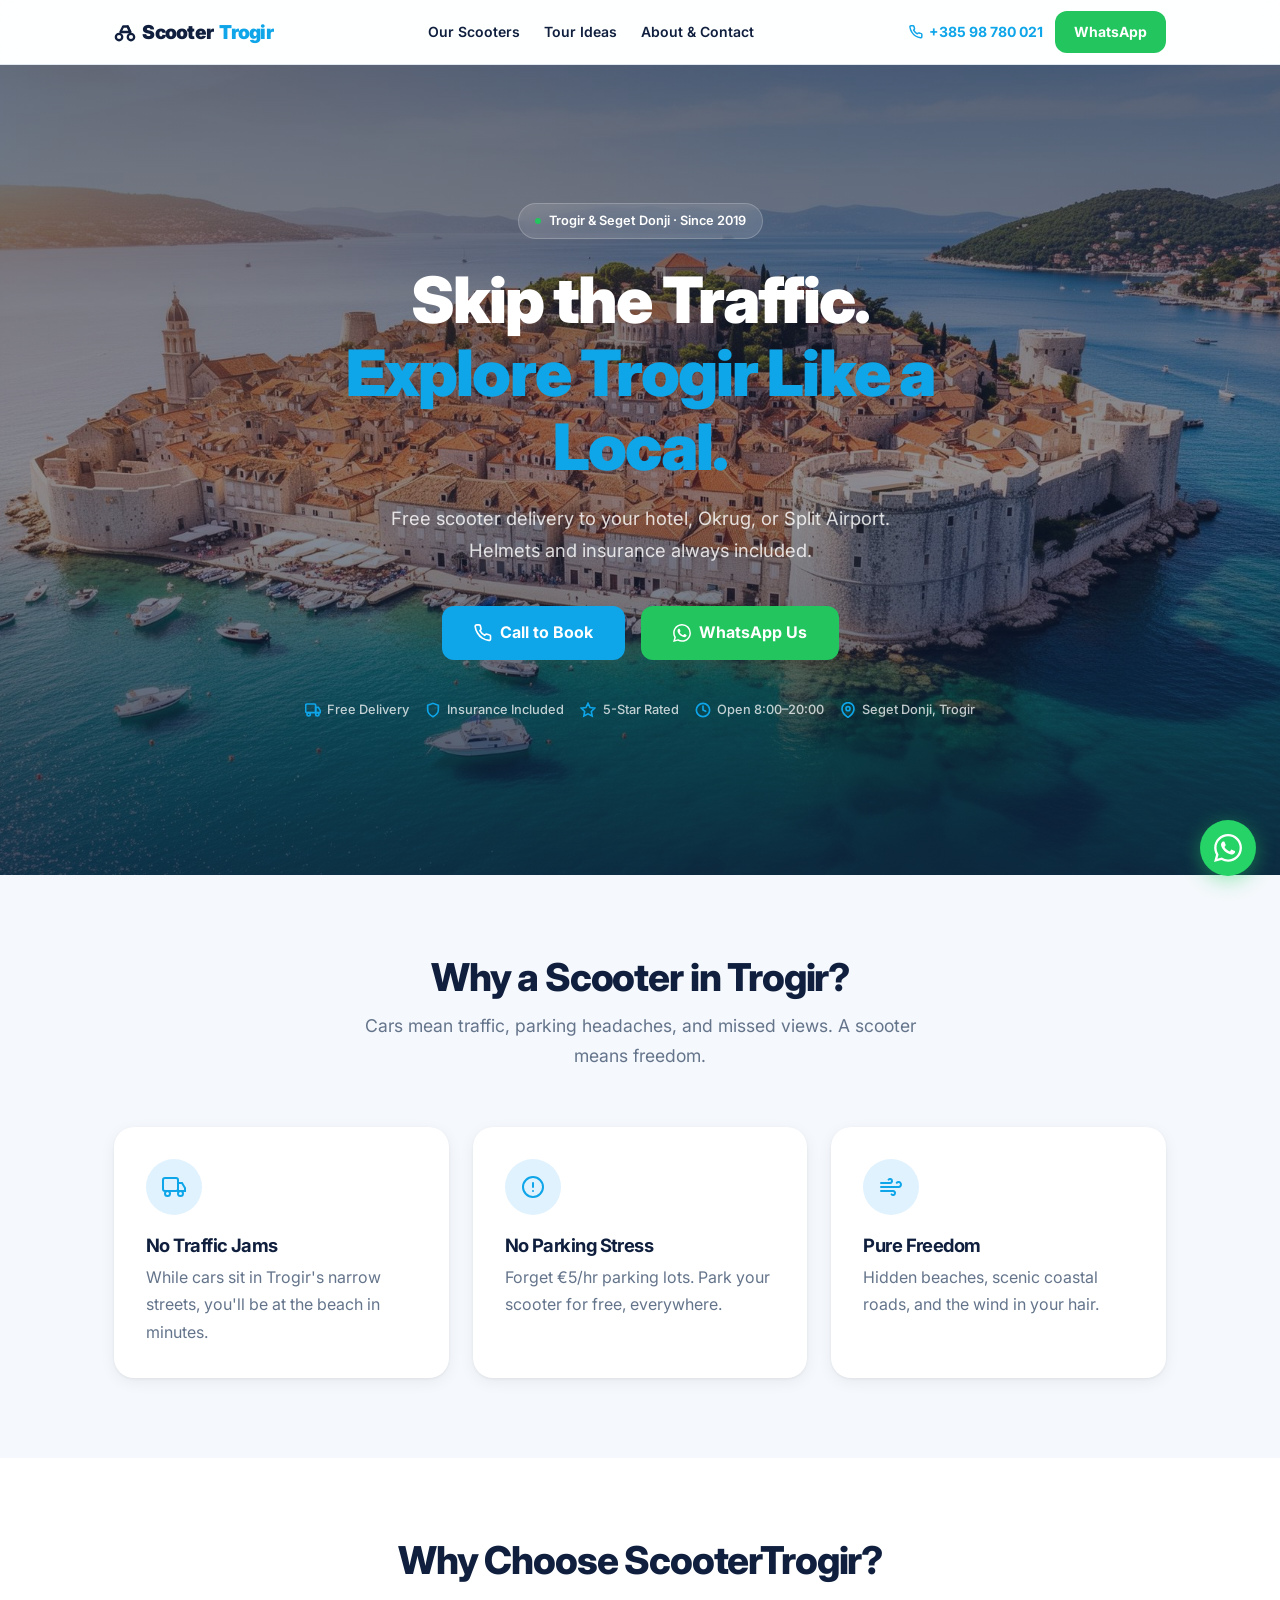
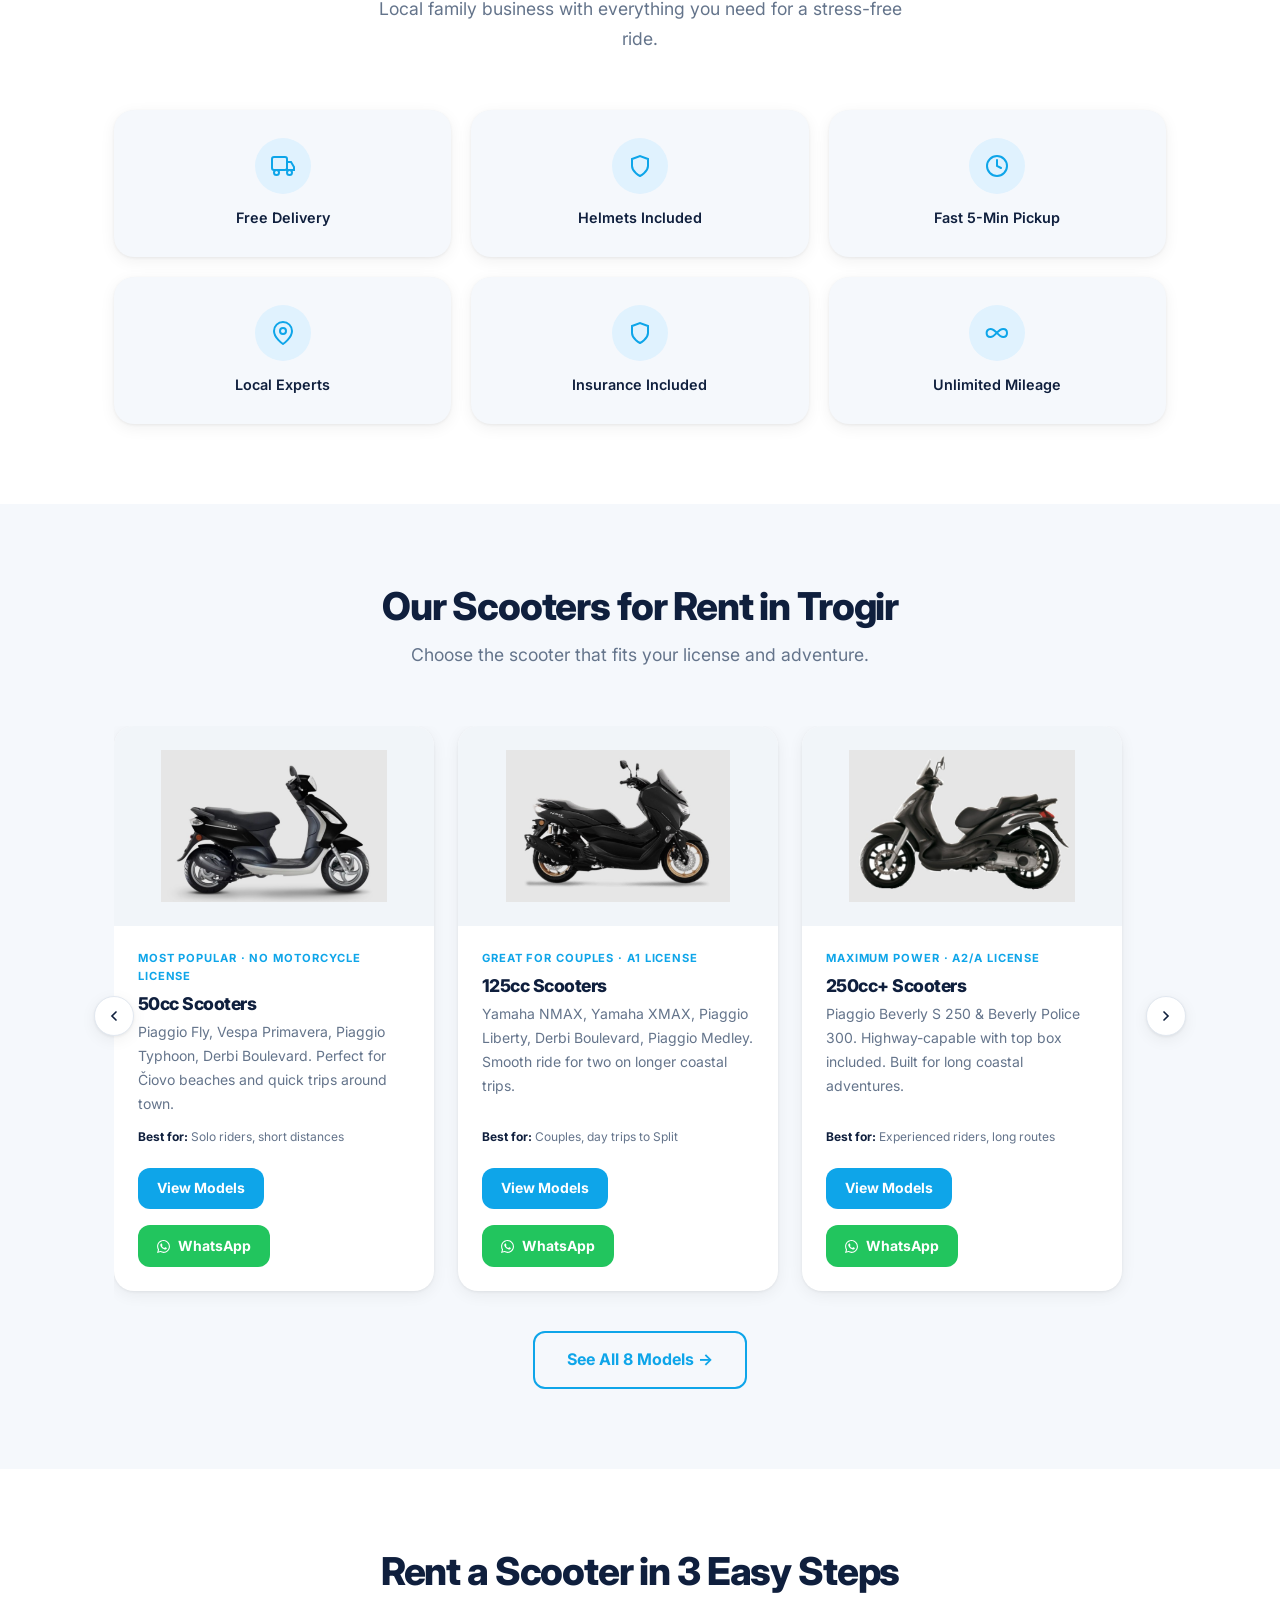
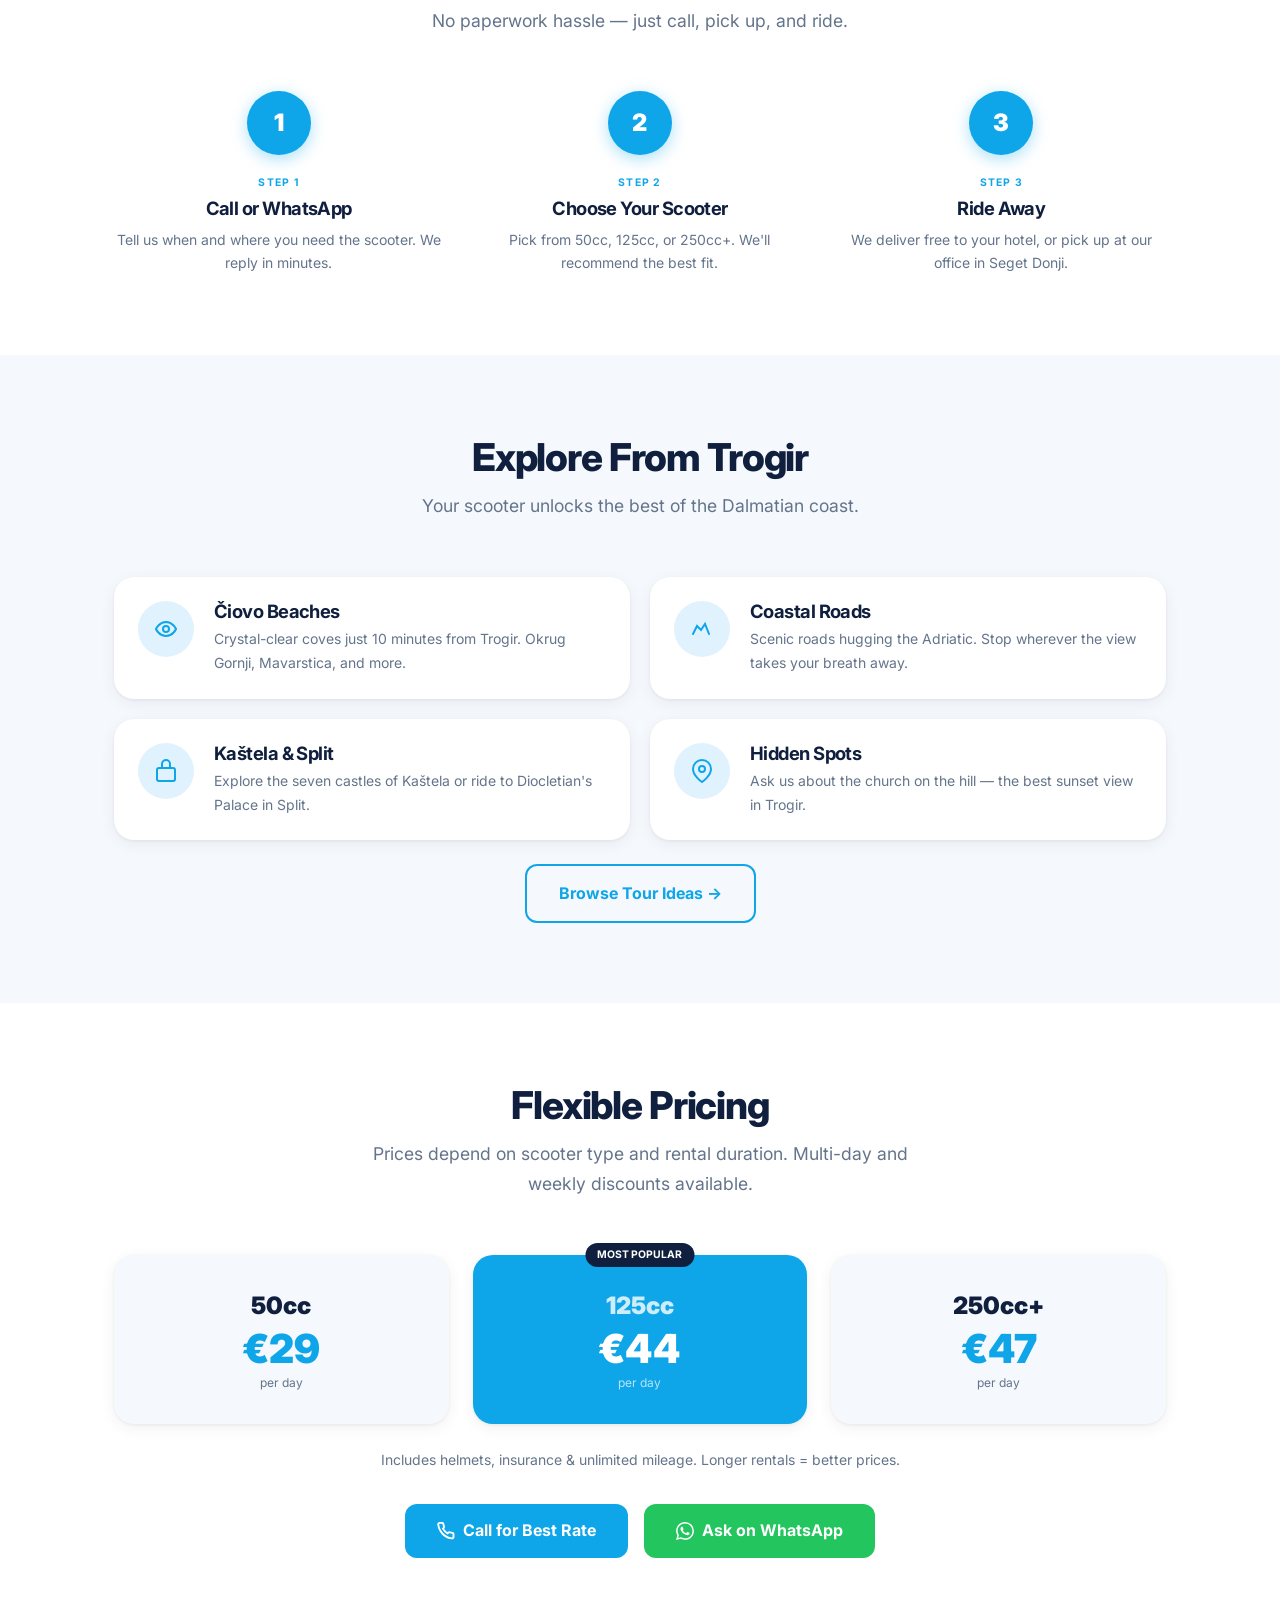
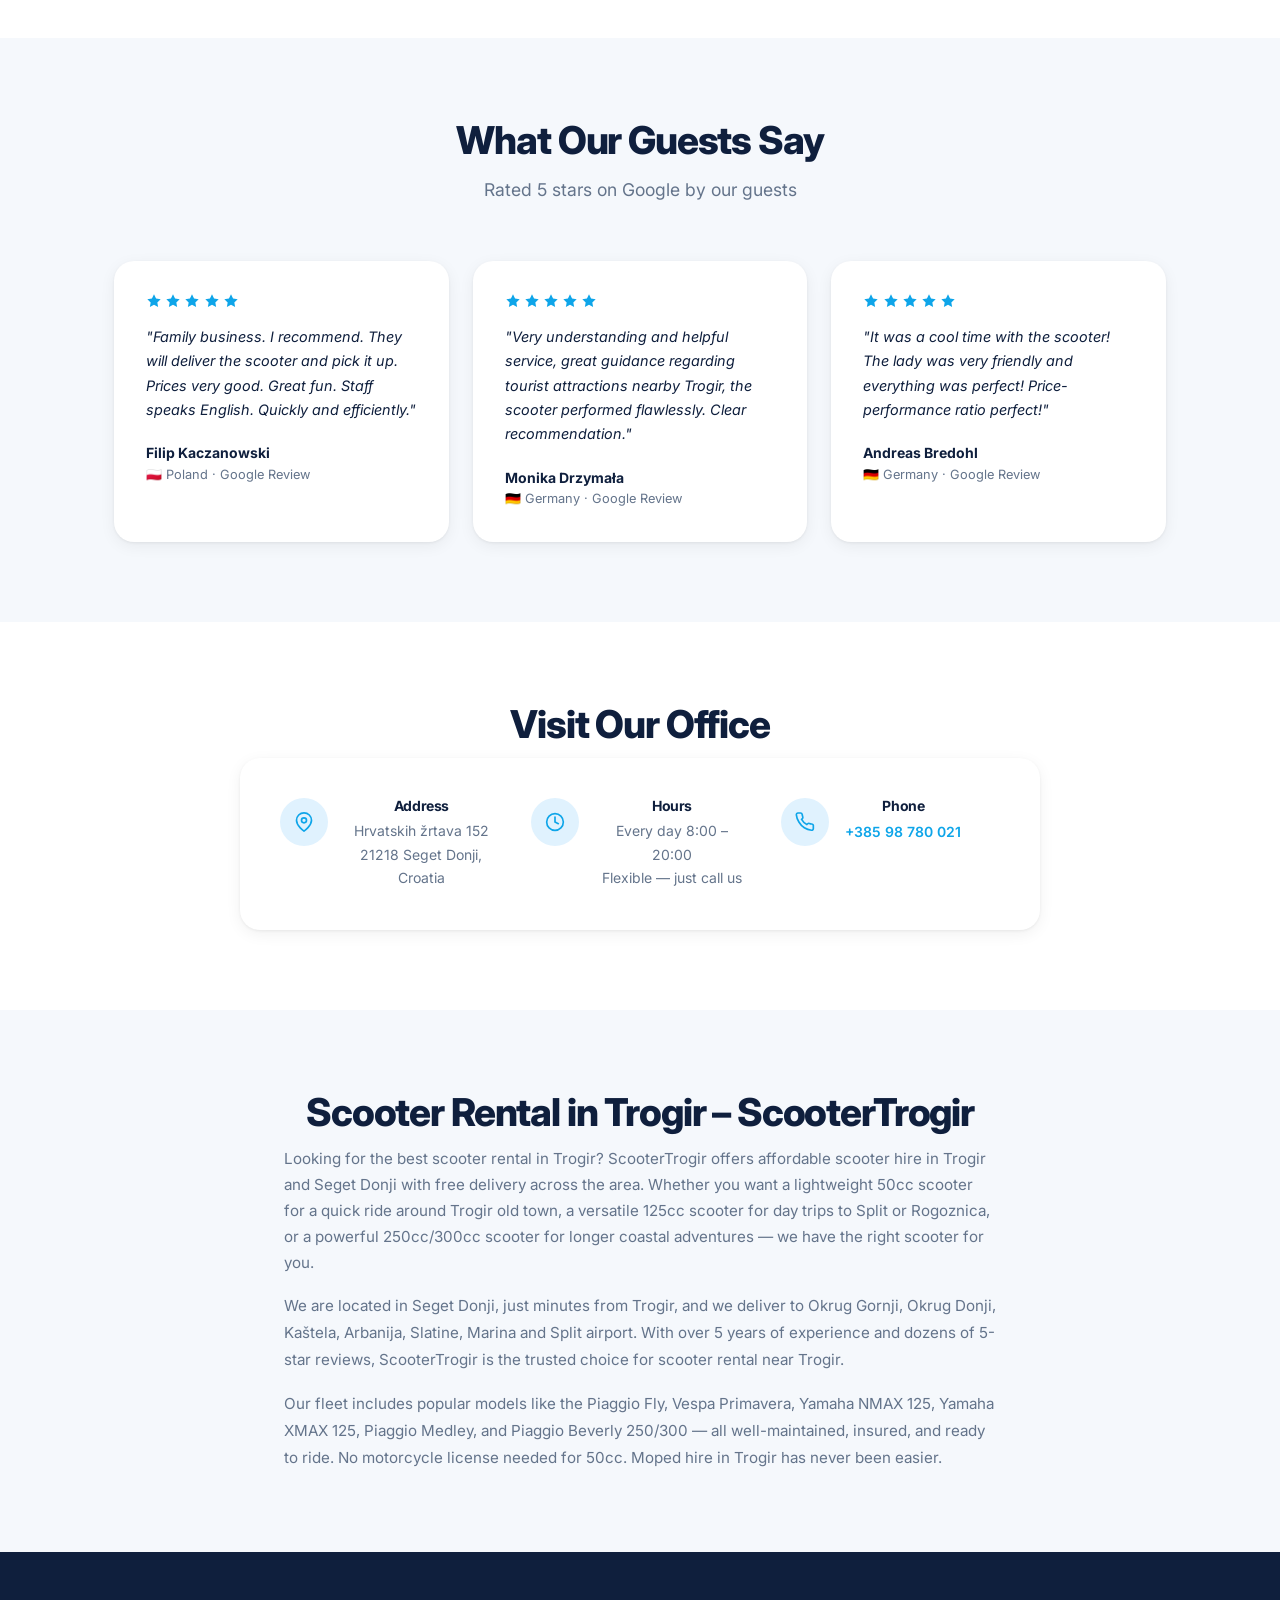
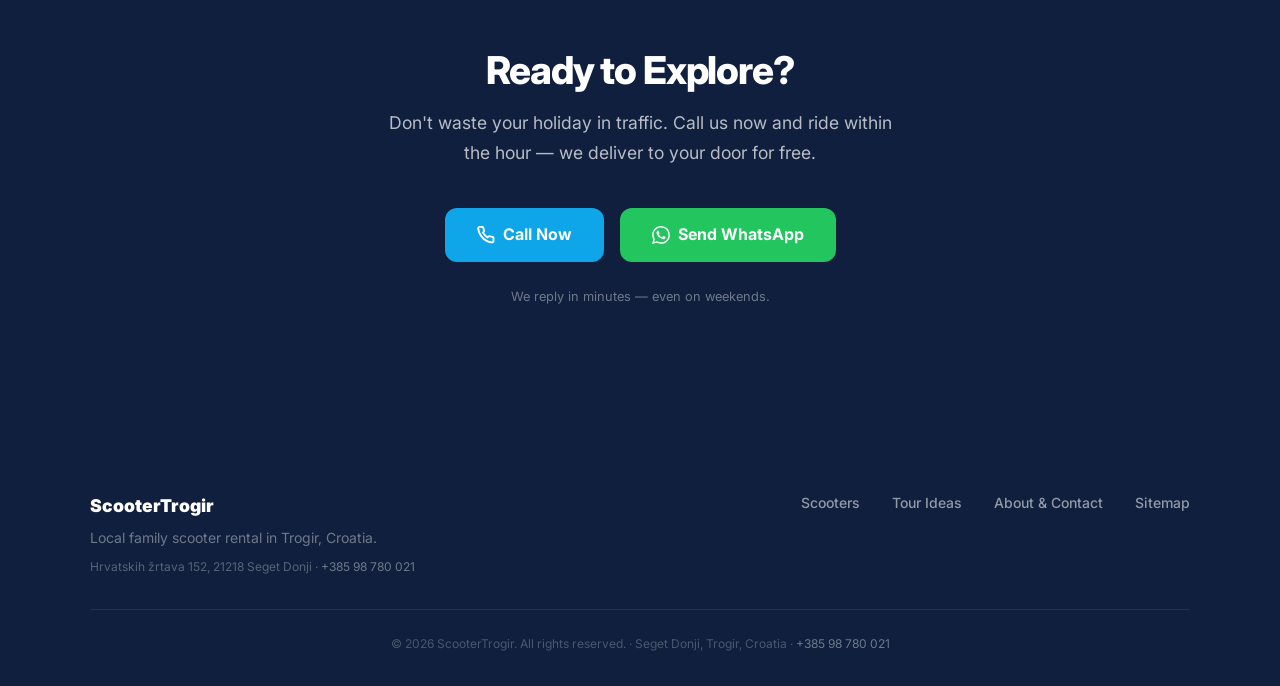
==== commit 0f614bb8: "seo optimisation" ====
--- a/index.html
+++ b/index.html
@@ -4,36 +4,72 @@
   <meta charset="UTF-8" />
   <meta name="viewport" content="width=device-width, initial-scale=1.0" />
   <title>Scooter Rental Trogir – ScooterTrogir | From €29/day | Free Delivery</title>
-  <meta name="description" content="Rent a scooter in Trogir from €29/day. Free delivery to Trogir, Okrug, Kaštela & Split Airport. Helmets & insurance included. Call +385 98 780 021." />
-  <meta name="keywords" content="scooter rental Trogir, rent scooter Trogir, scooter hire Trogir, moped rental Trogir, scooter Seget Donji, 50cc scooter Trogir, 125cc scooter Trogir" />
+  <meta name="description" content="Rent a scooter in Trogir from €29/day. Free delivery to Trogir, Okrug, Kaštela & Split Airport. Helmets & insurance included. 5-star rated. Call +385 98 780 021." />
+  <meta name="keywords" content="scooter rental Trogir, rent scooter Trogir, scooter hire Trogir, moped rental Trogir, scooter Seget Donji, 50cc scooter Trogir, 125cc scooter Trogir, iznajmljivanje skutera Trogir, rent a scooter Croatia Dalmatia" />
+  <meta name="robots" content="index, follow" />
+  <meta name="author" content="ScooterTrogir" />
   <link rel="canonical" href="https://scooter-trogir.com/" />
 
   <!-- Open Graph -->
   <meta property="og:type" content="website" />
   <meta property="og:url" content="https://scooter-trogir.com/" />
   <meta property="og:title" content="Scooter Rental Trogir – ScooterTrogir | From €29/day" />
-  <meta property="og:description" content="Free delivery to Trogir, Okrug, Kaštela & Split Airport. Helmets & insurance included." />
-  <meta property="og:image" content="assets/hero-coastal.jpg" />
-
-  <!-- Schema.org LocalBusiness -->
+  <meta property="og:description" content="Free delivery to Trogir, Okrug, Kaštela & Split Airport. Helmets & insurance included. 5-star rated local family business." />
+  <meta property="og:image" content="https://scooter-trogir.com/assets/hero-coastal.jpg" />
+  <meta property="og:image:width" content="1200" />
+  <meta property="og:image:height" content="630" />
+  <meta property="og:locale" content="en_GB" />
+  <meta property="og:site_name" content="ScooterTrogir" />
+
+  <!-- Twitter Card -->
+  <meta name="twitter:card" content="summary_large_image" />
+  <meta name="twitter:title" content="Scooter Rental Trogir – From €29/day | Free Delivery" />
+  <meta name="twitter:description" content="Free delivery to Trogir, Okrug, Kaštela & Split Airport. Helmets & insurance included." />
+  <meta name="twitter:image" content="https://scooter-trogir.com/assets/hero-coastal.jpg" />
+
+  <!-- Schema.org LocalBusiness + WebSite -->
   <script type="application/ld+json">
   {
     "@context": "https://schema.org",
     "@type": "LocalBusiness",
+    "@id": "https://scooter-trogir.com/#business",
     "name": "ScooterTrogir",
-    "description": "Scooter rental in Trogir and Seget Donji. Free delivery, helmets and insurance included.",
+    "description": "Scooter rental in Trogir and Seget Donji, Croatia. Free delivery to hotels, Okrug, Kaštela and Split Airport. Helmets and insurance always included.",
     "url": "https://scooter-trogir.com",
     "telephone": "+38598780021",
+    "email": "tt.motori@gmail.com",
+    "image": "https://scooter-trogir.com/assets/hero-coastal.jpg",
     "address": {
       "@type": "PostalAddress",
-      "streetAddress": "Seget Donji",
-      "addressLocality": "Trogir",
+      "streetAddress": "Hrvatskih žrtava 152",
+      "addressLocality": "Seget Donji",
+      "postalCode": "21218",
+      "addressRegion": "Split-Dalmatia County",
       "addressCountry": "HR"
     },
-    "geo": { "@type": "GeoCoordinates", "latitude": 43.5147, "longitude": 16.2064 },
-    "openingHours": "Mo-Su 08:00-20:00",
+    "geo": { "@type": "GeoCoordinates", "latitude": 43.5193, "longitude": 16.2274 },
+    "openingHoursSpecification": [
+      { "@type": "OpeningHoursSpecification", "dayOfWeek": ["Monday","Tuesday","Wednesday","Thursday","Friday","Saturday","Sunday"], "opens": "08:00", "closes": "20:00" }
+    ],
     "priceRange": "€€",
-    "aggregateRating": { "@type": "AggregateRating", "ratingValue": "5", "reviewCount": "47" }
+    "currenciesAccepted": "EUR",
+    "paymentAccepted": "Cash, Credit Card",
+    "areaServed": ["Trogir","Seget Donji","Okrug Gornji","Okrug Donji","Kaštela","Split","Čiovo"],
+    "aggregateRating": { "@type": "AggregateRating", "ratingValue": "5", "reviewCount": "47", "bestRating": "5" },
+    "review": [
+      { "@type": "Review", "author": { "@type": "Person", "name": "Filip Kaczanowski" }, "reviewRating": { "@type": "Rating", "ratingValue": "5" }, "reviewBody": "Family business. I recommend. They will deliver the scooter and pick it up. Prices very good. Great fun. Staff speaks English. Quickly and efficiently." },
+      { "@type": "Review", "author": { "@type": "Person", "name": "Monika Drzymała" }, "reviewRating": { "@type": "Rating", "ratingValue": "5" }, "reviewBody": "Very understanding and helpful service, great guidance regarding tourist attractions nearby Trogir, the scooter performed flawlessly. Clear recommendation." }
+    ],
+    "sameAs": ["https://wa.me/38598780021"]
+  }
+  </script>
+  <script type="application/ld+json">
+  {
+    "@context": "https://schema.org",
+    "@type": "WebSite",
+    "url": "https://scooter-trogir.com",
+    "name": "ScooterTrogir",
+    "description": "Scooter rental in Trogir, Croatia — from €29/day with free delivery"
   }
   </script>
 
@@ -41,7 +77,9 @@
   <link rel="preconnect" href="https://fonts.gstatic.com" crossorigin />
   <link href="https://fonts.googleapis.com/css2?family=Inter:wght@400;500;600;700;800;900&display=swap" rel="stylesheet" />
   <link rel="stylesheet" href="css/style.css" />
-  <link rel="icon" href="assets/logo.bmp" />
+  <link rel="icon" type="image/bmp" href="assets/logo.bmp" />
+  <link rel="preload" as="image" href="assets/hero-coastal.jpg" />
+  <noscript><style>.reveal{opacity:1;transform:none}</style></noscript>
 </head>
 <body>
 
@@ -70,9 +108,9 @@
       </button>
     </div>
     <div class="navbar__mobile" id="mobile-nav" role="menu">
-      <a href="scooters.html" role="menuitem">🛵 Our Scooters</a>
-      <a href="tours.html" role="menuitem">🗺️ Tour Ideas</a>
-      <a href="about.html" role="menuitem">ℹ️ About & Contact</a>
+      <a href="scooters.html" role="menuitem">Our Scooters</a>
+      <a href="tours.html" role="menuitem">Tour Ideas</a>
+      <a href="about.html" role="menuitem">About & Contact</a>
       <a href="tel:+38598780021" class="btn btn-primary" role="menuitem"><svg width="15" height="15" viewBox="0 0 24 24" fill="none" stroke="currentColor" stroke-width="2.2" stroke-linecap="round" stroke-linejoin="round"><path d="M22 16.92v3a2 2 0 0 1-2.18 2 19.79 19.79 0 0 1-8.63-3.07A19.5 19.5 0 0 1 4.69 12 19.79 19.79 0 0 1 1.61 3.4 2 2 0 0 1 3.6 1.22h3a2 2 0 0 1 2 1.72 12.84 12.84 0 0 0 .7 2.81 2 2 0 0 1-.45 2.11L7.91 8.8a16 16 0 0 0 6.29 6.29l.95-.95a2 2 0 0 1 2.11-.45 12.84 12.84 0 0 0 2.81.7A2 2 0 0 1 22 16.92z"/></svg> Call +385 98 780 021</a>
       <a href="https://wa.me/38598780021?text=Hi!%20I'd%20like%20to%20rent%20a%20scooter%20in%20Trogir." target="_blank" rel="noopener noreferrer" class="btn btn-whatsapp" role="menuitem"><svg width="15" height="15" viewBox="0 0 24 24" fill="currentColor"><path d="M17.472 14.382c-.297-.149-1.758-.867-2.03-.967-.273-.099-.471-.148-.67.15-.197.297-.767.966-.94 1.164-.173.199-.347.223-.644.075-.297-.15-1.255-.463-2.39-1.475-.883-.788-1.48-1.761-1.653-2.059-.173-.297-.018-.458.13-.606.134-.133.298-.347.446-.52.149-.174.198-.298.298-.497.099-.198.05-.371-.025-.52-.075-.149-.669-1.612-.916-2.207-.242-.579-.487-.5-.669-.51-.173-.008-.371-.01-.57-.01-.198 0-.52.074-.792.372-.272.297-1.04 1.016-1.04 2.479 0 1.462 1.065 2.875 1.213 3.074.149.198 2.096 3.2 5.077 4.487.709.306 1.262.489 1.694.625.712.227 1.36.195 1.871.118.571-.085 1.758-.719 2.006-1.413.248-.694.248-1.289.173-1.413-.074-.124-.272-.198-.57-.347m-5.421 7.403h-.004a9.87 9.87 0 0 1-5.031-1.378l-.361-.214-3.741.982.998-3.648-.235-.374a9.86 9.86 0 0 1-1.51-5.26c.001-5.45 4.436-9.884 9.888-9.884 2.64 0 5.122 1.03 6.988 2.898a9.825 9.825 0 0 1 2.893 6.994c-.003 5.45-4.437 9.884-9.885 9.884m8.413-18.297A11.815 11.815 0 0 0 12.05 0C5.495 0 .16 5.335.157 11.892c0 2.096.547 4.142 1.588 5.945L.057 24l6.305-1.654a11.882 11.882 0 0 0 5.683 1.448h.005c6.554 0 11.89-5.335 11.893-11.893a11.821 11.821 0 0 0-3.48-8.413Z"/></svg> WhatsApp Us</a>
     </div>
@@ -453,7 +491,8 @@
     <h2 class="section-title text-center reveal">Scooter Rental in Trogir – ScooterTrogir</h2>
     <div style="color:var(--muted); line-height:1.8; font-size:0.95rem;" class="reveal reveal-delay-1">
       <p style="margin-bottom:1rem;">Looking for the best scooter rental in Trogir? ScooterTrogir offers affordable scooter hire in Trogir and Seget Donji with free delivery across the area. Whether you want a lightweight 50cc scooter for a quick ride around Trogir old town, a versatile 125cc scooter for day trips to Split or Rogoznica, or a powerful 250cc/300cc scooter for longer coastal adventures — we have the right scooter for you.</p>
-      <p>We are located in Seget Donji, just minutes from Trogir, and we deliver to Okrug Gornji, Okrug Donji, Kaštela, Arbanija, Slatine, Marina and Split airport. With over 5 years of experience and dozens of 5-star reviews, ScooterTrogir is the trusted choice for scooter rental near Trogir.</p>
+      <p style="margin-bottom:1rem; line-height:1.8;">We are located in Seget Donji, just minutes from Trogir, and we deliver to Okrug Gornji, Okrug Donji, Kaštela, Arbanija, Slatine, Marina and Split airport. With over 5 years of experience and dozens of 5-star reviews, ScooterTrogir is the trusted choice for scooter rental near Trogir.</p>
+      <p style="line-height:1.8;">Our fleet includes popular models like the Piaggio Fly, Vespa Primavera, Yamaha NMAX 125, Yamaha XMAX 125, Piaggio Medley, and Piaggio Beverly 250/300 — all well-maintained, insured, and ready to ride. No motorcycle license needed for 50cc. Moped hire in Trogir has never been easier.</p>
     </div>
   </div>
 </section>
@@ -484,11 +523,13 @@
     <div class="footer__brand">
       <strong>ScooterTrogir</strong>
       <p>Local family scooter rental in Trogir, Croatia.</p>
+      <p style="margin-top:.4rem; font-size:.75rem; color:rgba(255,255,255,.3);">Hrvatskih žrtava 152, 21218 Seget Donji · <a href="tel:+38598780021" style="color:rgba(255,255,255,.4)">+385 98 780 021</a></p>
     </div>
     <nav class="footer__links" aria-label="Footer navigation">
       <a href="scooters.html">Scooters</a>
       <a href="tours.html">Tour Ideas</a>
       <a href="about.html">About &amp; Contact</a>
+      <a href="sitemap.xml">Sitemap</a>
     </nav>
   </div>
   <div class="footer__bottom">
@@ -502,6 +543,11 @@
   <a href="https://wa.me/38598780021?text=Hi!%20I'd%20like%20to%20rent%20a%20scooter%20in%20Trogir." target="_blank" rel="noopener noreferrer" class="btn btn-whatsapp"><svg width="16" height="16" viewBox="0 0 24 24" fill="currentColor"><path d="M17.472 14.382c-.297-.149-1.758-.867-2.03-.967-.273-.099-.471-.148-.67.15-.197.297-.767.966-.94 1.164-.173.199-.347.223-.644.075-.297-.15-1.255-.463-2.39-1.475-.883-.788-1.48-1.761-1.653-2.059-.173-.297-.018-.458.13-.606.134-.133.298-.347.446-.52.149-.174.198-.298.298-.497.099-.198.05-.371-.025-.52-.075-.149-.669-1.612-.916-2.207-.242-.579-.487-.5-.669-.51-.173-.008-.371-.01-.57-.01-.198 0-.52.074-.792.372-.272.297-1.04 1.016-1.04 2.479 0 1.462 1.065 2.875 1.213 3.074.149.198 2.096 3.2 5.077 4.487.709.306 1.262.489 1.694.625.712.227 1.36.195 1.871.118.571-.085 1.758-.719 2.006-1.413.248-.694.248-1.289.173-1.413-.074-.124-.272-.198-.57-.347m-5.421 7.403h-.004a9.87 9.87 0 0 1-5.031-1.378l-.361-.214-3.741.982.998-3.648-.235-.374a9.86 9.86 0 0 1-1.51-5.26c.001-5.45 4.436-9.884 9.888-9.884 2.64 0 5.122 1.03 6.988 2.898a9.825 9.825 0 0 1 2.893 6.994c-.003 5.45-4.437 9.884-9.885 9.884m8.413-18.297A11.815 11.815 0 0 0 12.05 0C5.495 0 .16 5.335.157 11.892c0 2.096.547 4.142 1.588 5.945L.057 24l6.305-1.654a11.882 11.882 0 0 0 5.683 1.448h.005c6.554 0 11.89-5.335 11.893-11.893a11.821 11.821 0 0 0-3.48-8.413Z"/></svg> WhatsApp</a>
 </div>
 
+<!-- Floating WhatsApp -->
+<a href="https://wa.me/38598780021?text=Hi!%20I'd%20like%20to%20rent%20a%20scooter%20in%20Trogir." target="_blank" rel="noopener noreferrer" class="wa-float" aria-label="Chat on WhatsApp">
+  <svg viewBox="0 0 24 24" fill="currentColor" aria-hidden="true"><path d="M17.472 14.382c-.297-.149-1.758-.867-2.03-.967-.273-.099-.471-.148-.67.15-.197.297-.767.966-.94 1.164-.173.199-.347.223-.644.075-.297-.15-1.255-.463-2.39-1.475-.883-.788-1.48-1.761-1.653-2.059-.173-.297-.018-.458.13-.606.134-.133.298-.347.446-.52.149-.174.198-.298.298-.497.099-.198.05-.371-.025-.52-.075-.149-.669-1.612-.916-2.207-.242-.579-.487-.5-.669-.51-.173-.008-.371-.01-.57-.01-.198 0-.52.074-.792.372-.272.297-1.04 1.016-1.04 2.479 0 1.462 1.065 2.875 1.213 3.074.149.198 2.096 3.2 5.077 4.487.709.306 1.262.489 1.694.625.712.227 1.36.195 1.871.118.571-.085 1.758-.719 2.006-1.413.248-.694.248-1.289.173-1.413-.074-.124-.272-.198-.57-.347m-5.421 7.403h-.004a9.87 9.87 0 0 1-5.031-1.378l-.361-.214-3.741.982.998-3.648-.235-.374a9.86 9.86 0 0 1-1.51-5.26c.001-5.45 4.436-9.884 9.888-9.884 2.64 0 5.122 1.03 6.988 2.898a9.825 9.825 0 0 1 2.893 6.994c-.003 5.45-4.437 9.884-9.885 9.884m8.413-18.297A11.815 11.815 0 0 0 12.05 0C5.495 0 .16 5.335.157 11.892c0 2.096.547 4.142 1.588 5.945L.057 24l6.305-1.654a11.882 11.882 0 0 0 5.683 1.448h.005c6.554 0 11.89-5.335 11.893-11.893a11.821 11.821 0 0 0-3.48-8.413Z"/></svg>
+</a>
+
 <script src="js/main.js" defer></script>
 </body>
 </html>
--- a/css/style.css
+++ b/css/style.css
@@ -225,6 +225,11 @@
 .reveal-delay-3 { transition-delay: 0.3s; }
 .reveal-delay-4 { transition-delay: 0.4s; }
 
+/* Ensure content visible without JS */
+@media (prefers-reduced-motion: reduce) {
+  .reveal { opacity: 1; transform: none; transition: none; }
+}
+
 /* ---- Why Scooter Section ---- */
 .why-grid { display: grid; grid-template-columns: repeat(3, 1fr); gap: 1.5rem; }
 .why-card { padding: 2rem; }
@@ -378,7 +383,23 @@
 .sticky-footer a { flex: 1; text-align: center; font-size: 0.875rem; padding: 0.75rem 1rem; }
 
 /* ---- Scooters Page ---- */
-.page-hero { padding: 4rem 1.5rem; text-align: center; background: var(--card); }
+.page-hero {
+  padding: 4rem 1.5rem;
+  text-align: center;
+  background: var(--card);
+  border-bottom: 1px solid var(--border);
+  position: relative;
+  overflow: hidden;
+}
+.page-hero::before {
+  content: '';
+  position: absolute;
+  inset: 0;
+  background: linear-gradient(135deg, var(--primary-light) 0%, transparent 60%);
+  opacity: 0.5;
+  pointer-events: none;
+}
+.page-hero > * { position: relative; }
 .page-hero h1 { margin-bottom: 0.75rem; }
 .page-hero p { font-size: 1.1rem; max-width: 560px; margin: 0 auto; }
 .fleet-category { margin-bottom: 4rem; }
@@ -511,6 +532,52 @@
   .btn-group .btn { width: 100%; }
 }
 
+/* ---- Floating WhatsApp Button ---- */
+.wa-float {
+  position: fixed;
+  bottom: 1.5rem;
+  right: 1.5rem;
+  z-index: 200;
+  width: 3.5rem;
+  height: 3.5rem;
+  border-radius: 50%;
+  background: #25d366;
+  color: #fff;
+  display: flex;
+  align-items: center;
+  justify-content: center;
+  box-shadow: 0 4px 20px rgba(37,211,102,.45);
+  transition: transform 0.2s, box-shadow 0.2s;
+  text-decoration: none;
+}
+.wa-float:hover {
+  transform: scale(1.1);
+  box-shadow: 0 6px 28px rgba(37,211,102,.55);
+}
+.wa-float svg { width: 1.75rem; height: 1.75rem; }
+/* Hide on mobile since sticky footer covers it */
+@media (max-width: 900px) { .wa-float { display: none; } }
+
+/* ---- Breadcrumb ---- */
+.breadcrumb {
+  padding: 0.75rem 1.5rem;
+  background: var(--muted-bg);
+  border-bottom: 1px solid var(--border);
+  font-size: 0.8rem;
+  color: var(--muted);
+}
+.breadcrumb__inner {
+  max-width: var(--max-w);
+  margin: 0 auto;
+  display: flex;
+  align-items: center;
+  gap: 0.4rem;
+  flex-wrap: wrap;
+}
+.breadcrumb a { color: var(--primary); font-weight: 600; }
+.breadcrumb a:hover { text-decoration: underline; }
+.breadcrumb__sep { color: var(--border); }
+
 /* ---- Utility ---- */
 .mt-1 { margin-top: 0.5rem; }
 .mt-2 { margin-top: 1rem; }
